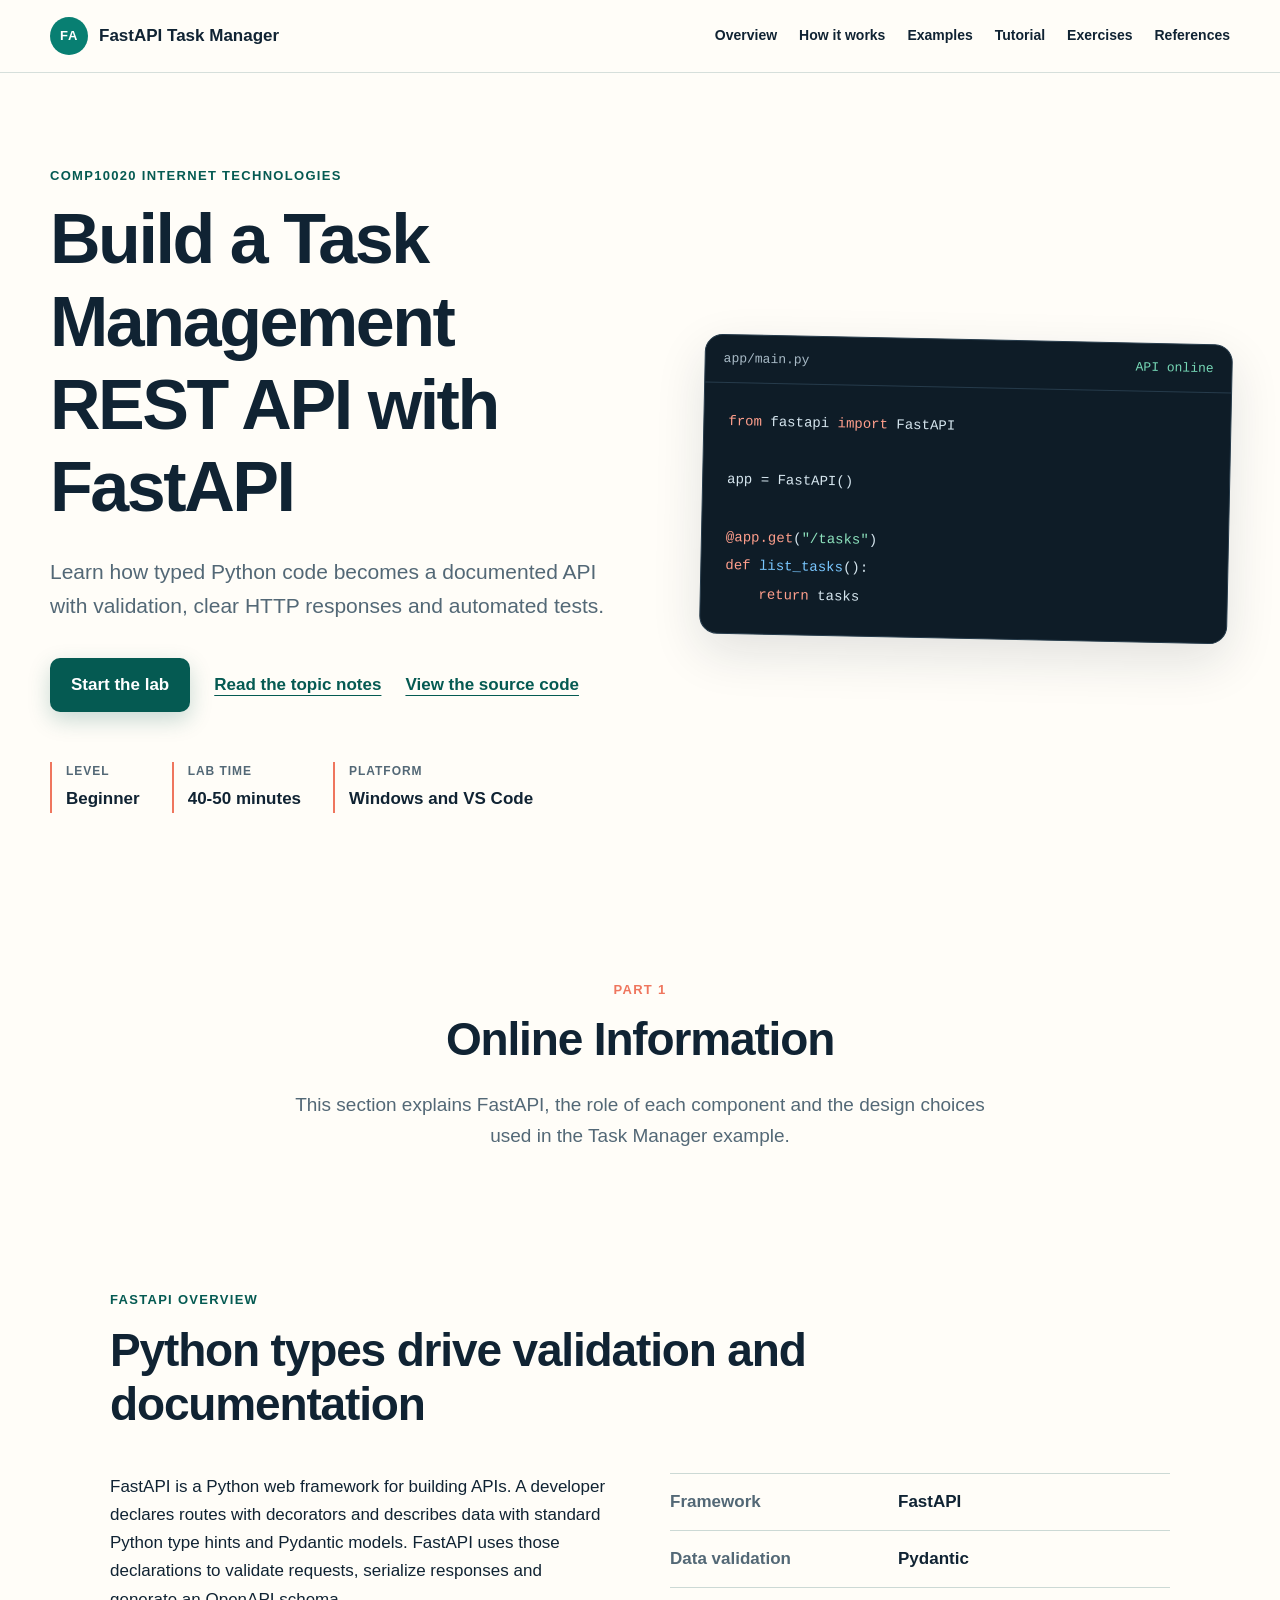
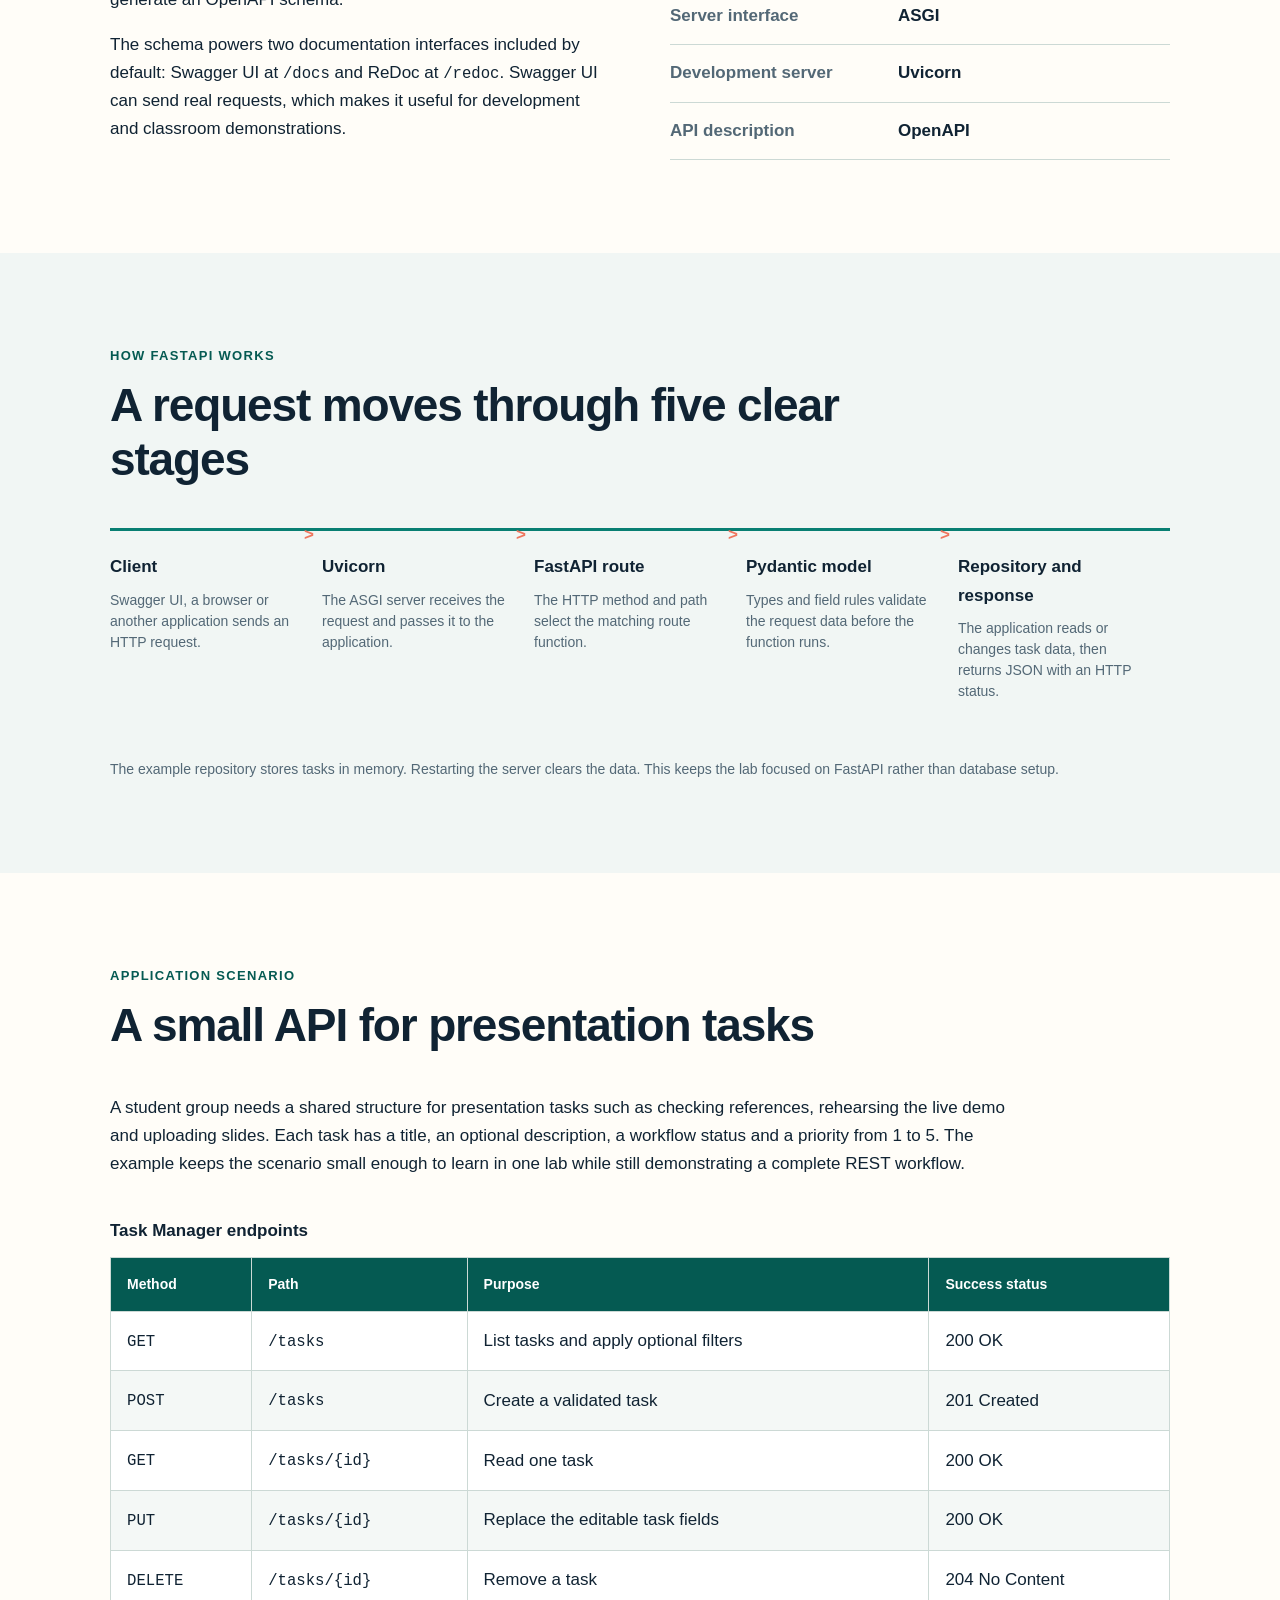
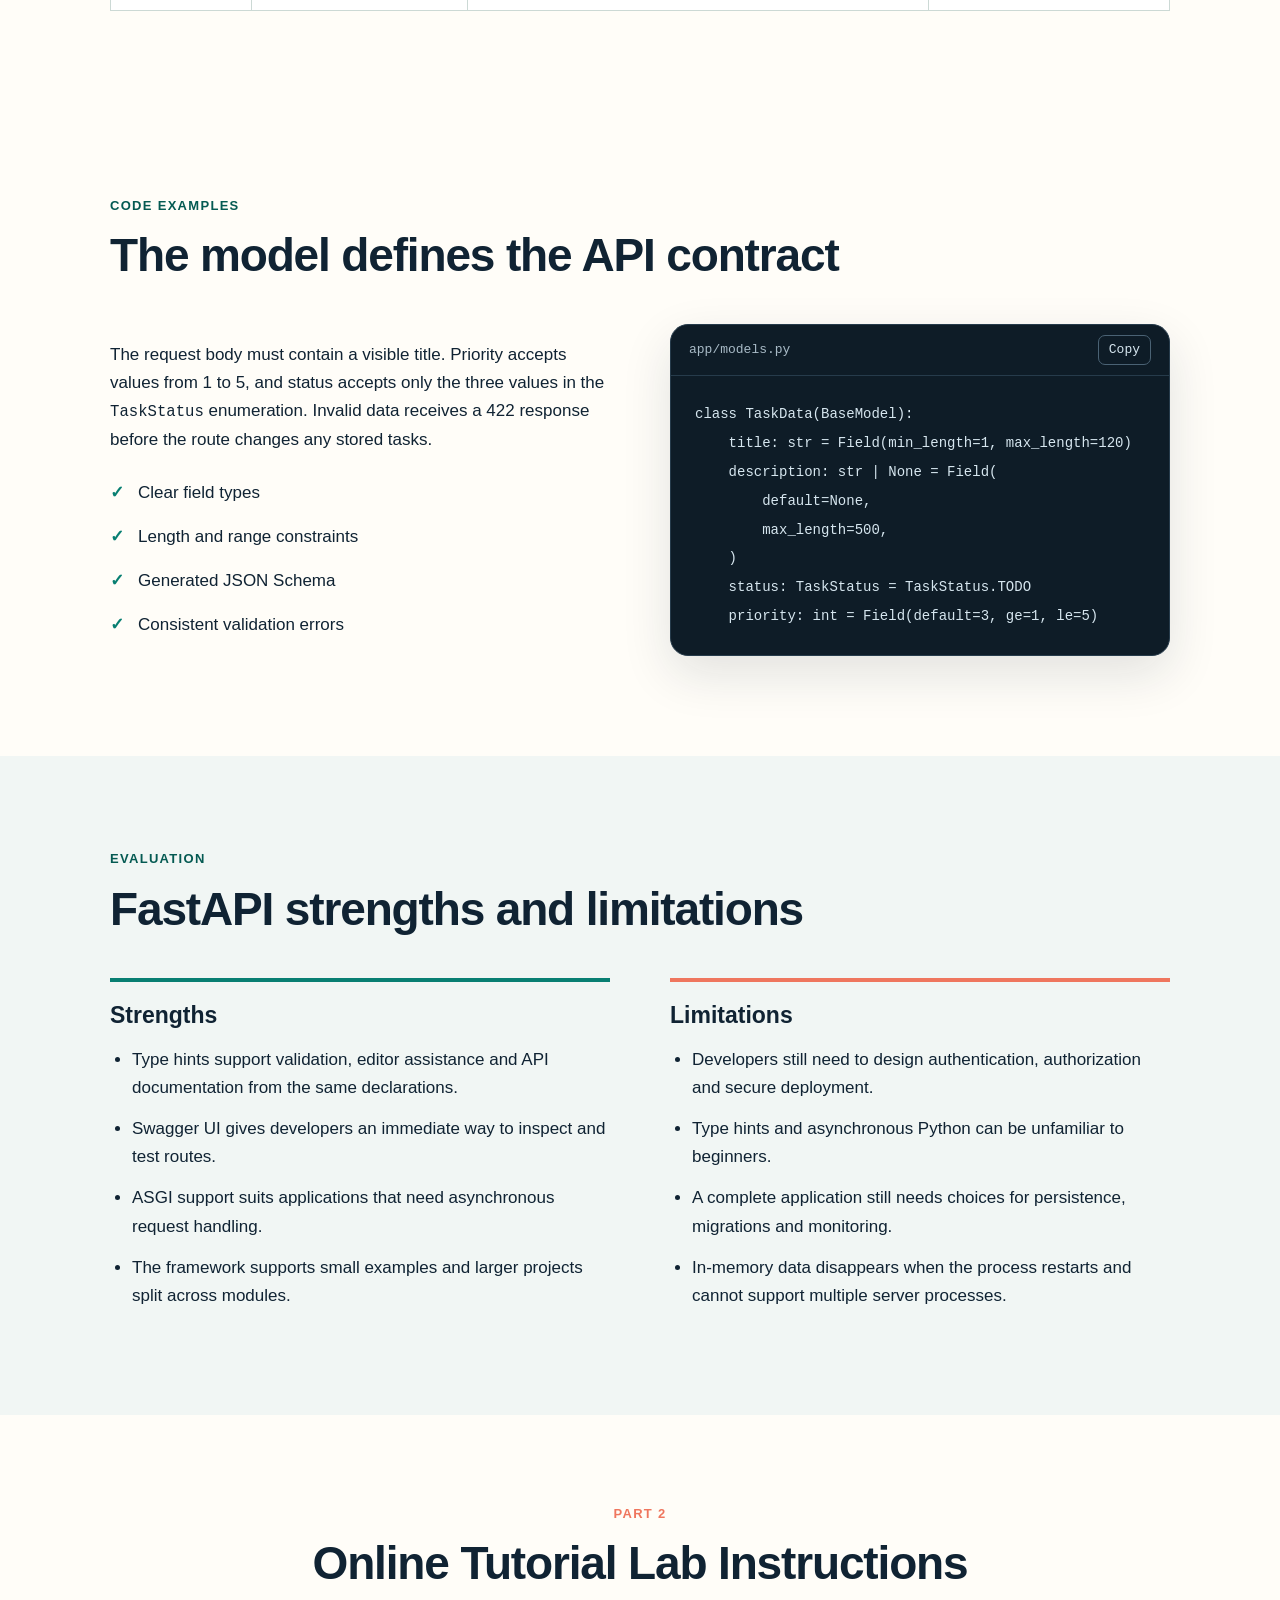
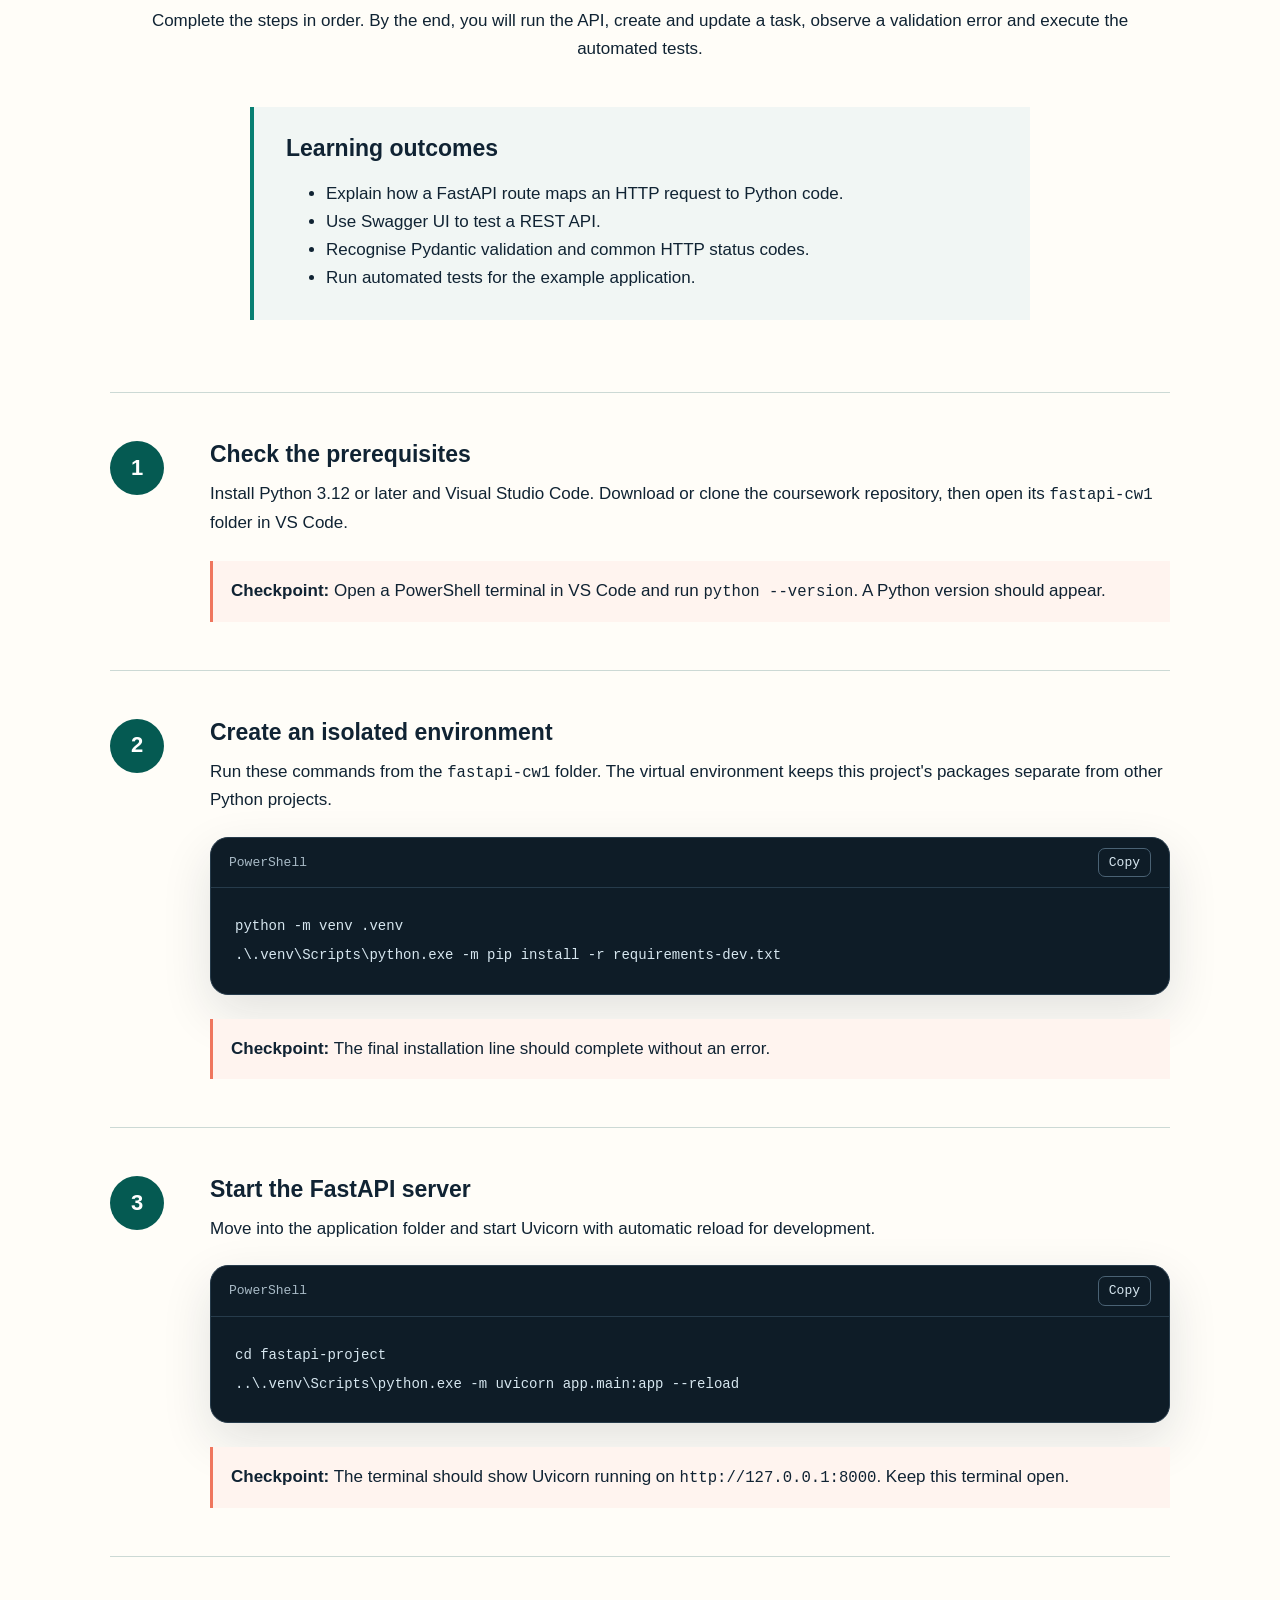
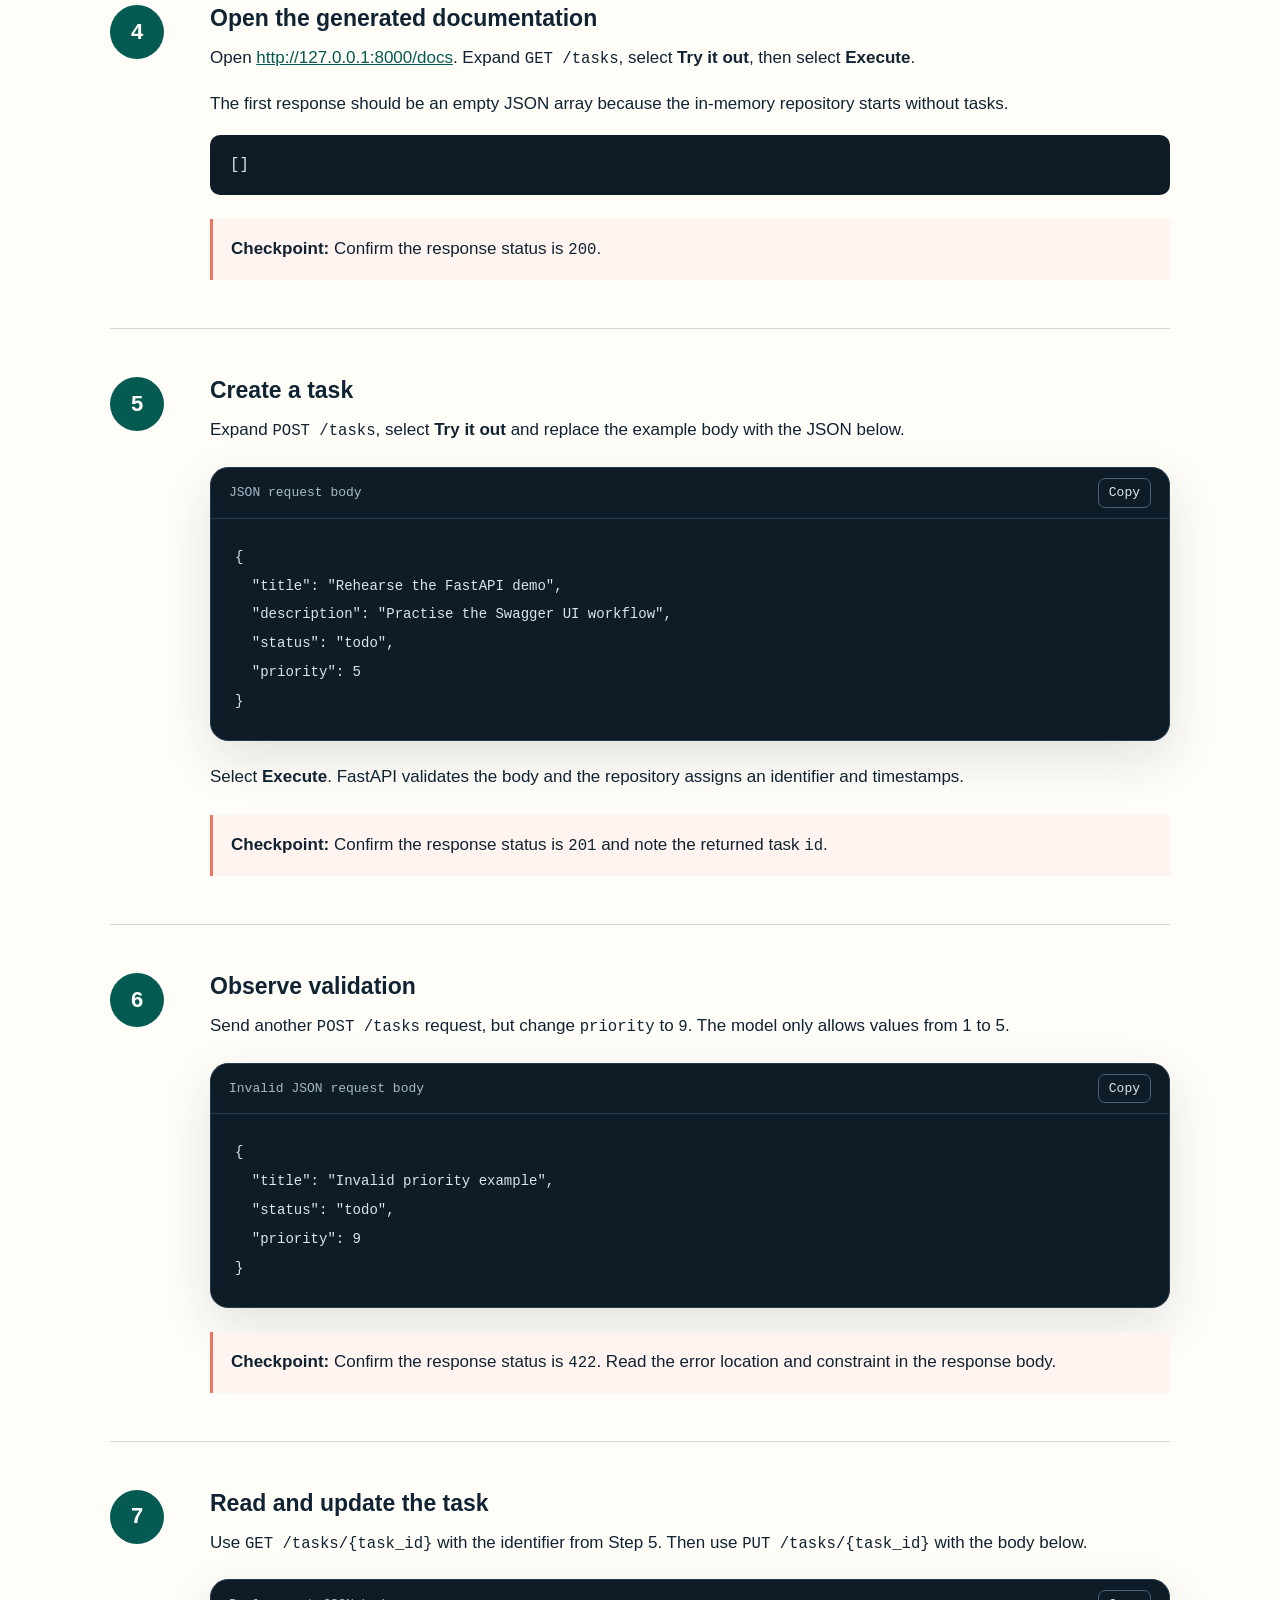
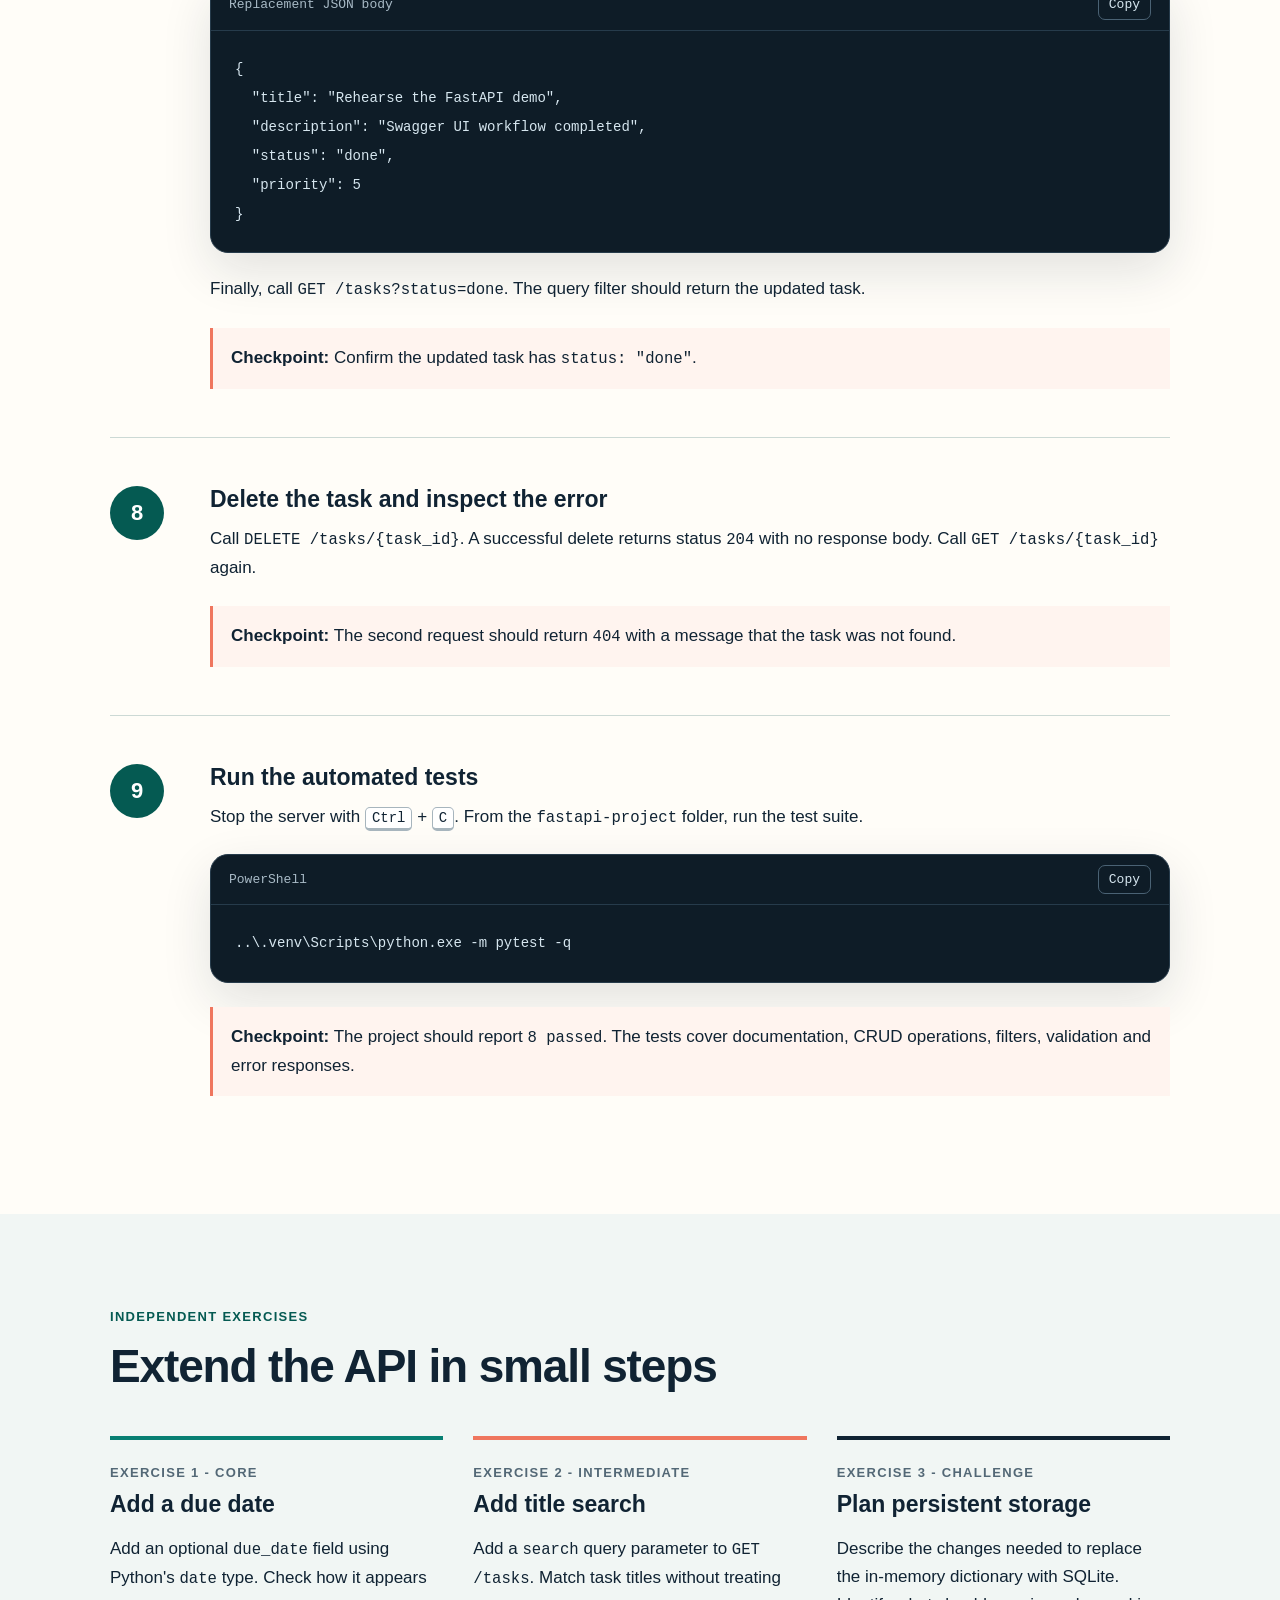
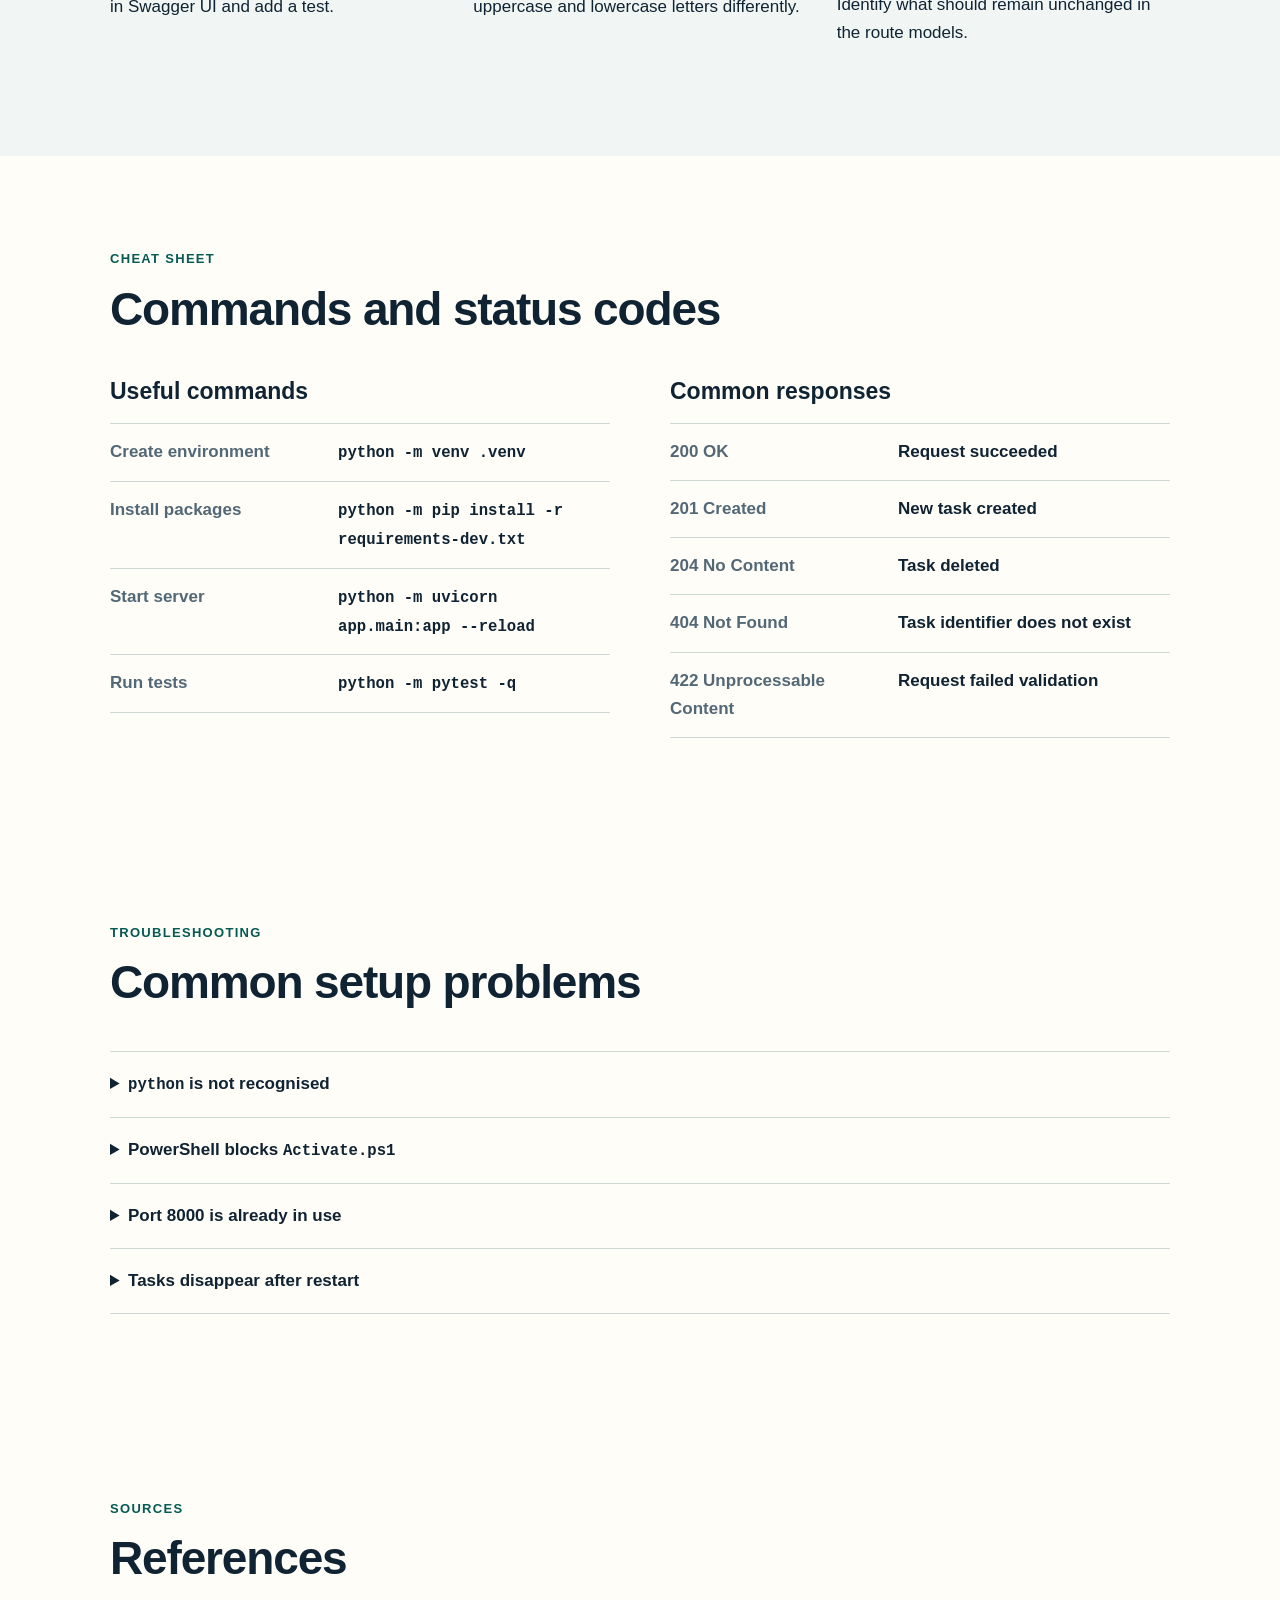
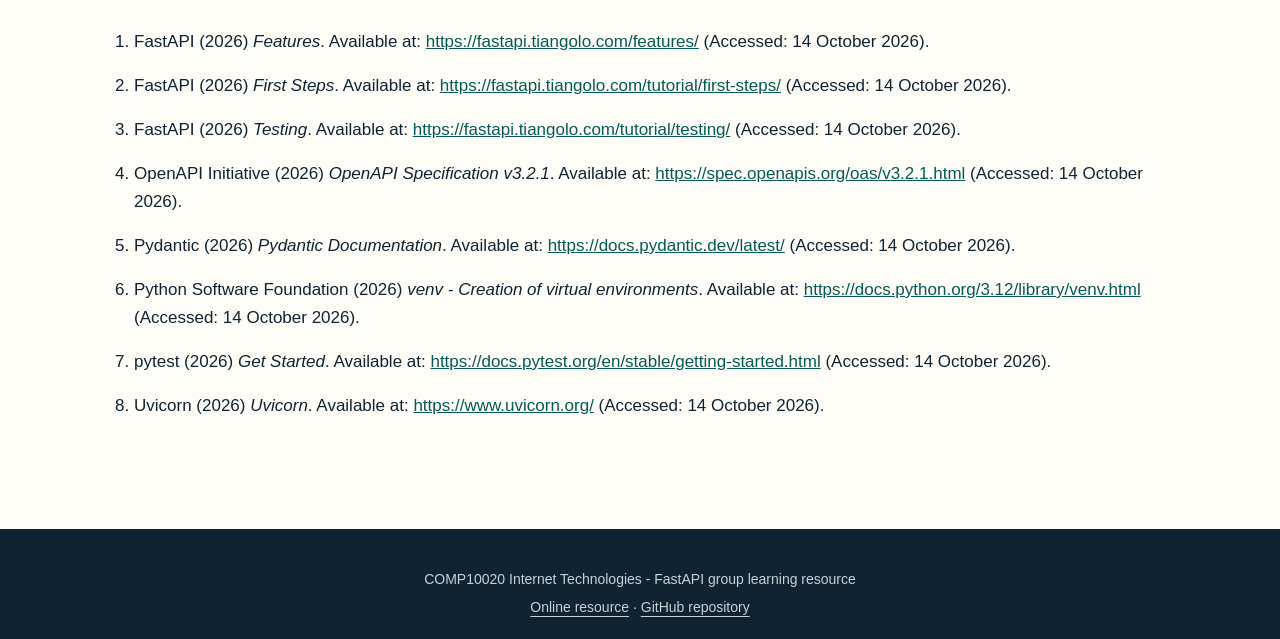
==== docs/index.html @ ca890e1a "Complete FastAPI CW1 materials" ====
<!doctype html>
<html lang="en">
<head>
  <meta charset="utf-8">
  <meta name="viewport" content="width=device-width, initial-scale=1">
  <meta name="description" content="A beginner-friendly FastAPI Task Manager learning resource for COMP10020 Internet Technologies.">
  <title>FastAPI Task Manager | COMP10020</title>
  <link rel="stylesheet" href="styles.css">
  <script src="app.js" defer></script>
</head>
<body>
  <a class="skip-link" href="#main-content">Skip to main content</a>

  <header class="site-header">
    <nav class="nav-shell" aria-label="Main navigation">
      <a class="brand" href="#top" aria-label="FastAPI Task Manager home">
        <span class="brand-mark" aria-hidden="true">FA</span>
        <span>FastAPI Task Manager</span>
      </a>
      <button class="menu-button" type="button" aria-expanded="false" aria-controls="primary-links">
        Menu
      </button>
      <div class="nav-links" id="primary-links">
        <a href="#overview">Overview</a>
        <a href="#how-it-works">How it works</a>
        <a href="#examples">Examples</a>
        <a href="#tutorial">Tutorial</a>
        <a href="#exercises">Exercises</a>
        <a href="#references">References</a>
      </div>
    </nav>
  </header>

  <main id="main-content">
    <section class="hero" id="top">
      <div class="hero-copy">
        <p class="eyebrow">COMP10020 Internet Technologies</p>
        <h1>Build a Task Management REST API with FastAPI</h1>
        <p class="hero-summary">
          Learn how typed Python code becomes a documented API with validation, clear HTTP responses and automated tests.
        </p>
        <div class="hero-actions">
          <a class="primary-button" href="#tutorial">Start the lab</a>
          <a class="text-link" href="#overview">Read the topic notes</a>
          <a class="text-link" href="https://github.com/tianjianzou123/fastapi-cw1">View the source code</a>
        </div>
        <dl class="hero-meta" aria-label="Resource summary">
          <div><dt>Level</dt><dd>Beginner</dd></div>
          <div><dt>Lab time</dt><dd>40-50 minutes</dd></div>
          <div><dt>Platform</dt><dd>Windows and VS Code</dd></div>
        </dl>
      </div>
      <div class="hero-code" aria-label="FastAPI example">
        <div class="code-window-title">
          <span>app/main.py</span>
          <span class="status-dot">API online</span>
        </div>
        <pre><code><span class="code-keyword">from</span> fastapi <span class="code-keyword">import</span> FastAPI

app = FastAPI()

<span class="code-decorator">@app.get</span>(<span class="code-string">"/tasks"</span>)
<span class="code-keyword">def</span> <span class="code-function">list_tasks</span>():
    <span class="code-keyword">return</span> tasks</code></pre>
      </div>
    </section>

    <section class="section-shell section-intro" aria-labelledby="online-information-title">
      <p class="section-label">Part 1</p>
      <h2 id="online-information-title">Online Information</h2>
      <p>
        This section explains FastAPI, the role of each component and the design choices used in the Task Manager example.
      </p>
    </section>

    <section class="section-shell content-section" id="overview">
      <div class="section-heading">
        <p class="eyebrow">FastAPI overview</p>
        <h2>Python types drive validation and documentation</h2>
      </div>
      <div class="two-column">
        <div>
          <p>
            FastAPI is a Python web framework for building APIs. A developer declares routes with decorators and describes data with standard Python type hints and Pydantic models. FastAPI uses those declarations to validate requests, serialize responses and generate an OpenAPI schema.
          </p>
          <p>
            The schema powers two documentation interfaces included by default: Swagger UI at <code>/docs</code> and ReDoc at <code>/redoc</code>. Swagger UI can send real requests, which makes it useful for development and classroom demonstrations.
          </p>
        </div>
        <dl class="fact-list">
          <div><dt>Framework</dt><dd>FastAPI</dd></div>
          <div><dt>Data validation</dt><dd>Pydantic</dd></div>
          <div><dt>Server interface</dt><dd>ASGI</dd></div>
          <div><dt>Development server</dt><dd>Uvicorn</dd></div>
          <div><dt>API description</dt><dd>OpenAPI</dd></div>
        </dl>
      </div>
    </section>

    <section class="section-shell content-section muted-section" id="how-it-works">
      <div class="section-heading">
        <p class="eyebrow">How FastAPI works</p>
        <h2>A request moves through five clear stages</h2>
      </div>
      <ol class="request-flow">
        <li><strong>Client</strong><span>Swagger UI, a browser or another application sends an HTTP request.</span></li>
        <li><strong>Uvicorn</strong><span>The ASGI server receives the request and passes it to the application.</span></li>
        <li><strong>FastAPI route</strong><span>The HTTP method and path select the matching route function.</span></li>
        <li><strong>Pydantic model</strong><span>Types and field rules validate the request data before the function runs.</span></li>
        <li><strong>Repository and response</strong><span>The application reads or changes task data, then returns JSON with an HTTP status.</span></li>
      </ol>
      <p class="small-note">
        The example repository stores tasks in memory. Restarting the server clears the data. This keeps the lab focused on FastAPI rather than database setup.
      </p>
    </section>

    <section class="section-shell content-section">
      <div class="section-heading">
        <p class="eyebrow">Application scenario</p>
        <h2>A small API for presentation tasks</h2>
      </div>
      <p class="wide-copy">
        A student group needs a shared structure for presentation tasks such as checking references, rehearsing the live demo and uploading slides. Each task has a title, an optional description, a workflow status and a priority from 1 to 5. The example keeps the scenario small enough to learn in one lab while still demonstrating a complete REST workflow.
      </p>
      <div class="table-wrap">
        <table>
          <caption>Task Manager endpoints</caption>
          <thead>
            <tr><th>Method</th><th>Path</th><th>Purpose</th><th>Success status</th></tr>
          </thead>
          <tbody>
            <tr><td><code>GET</code></td><td><code>/tasks</code></td><td>List tasks and apply optional filters</td><td>200 OK</td></tr>
            <tr><td><code>POST</code></td><td><code>/tasks</code></td><td>Create a validated task</td><td>201 Created</td></tr>
            <tr><td><code>GET</code></td><td><code>/tasks/{id}</code></td><td>Read one task</td><td>200 OK</td></tr>
            <tr><td><code>PUT</code></td><td><code>/tasks/{id}</code></td><td>Replace the editable task fields</td><td>200 OK</td></tr>
            <tr><td><code>DELETE</code></td><td><code>/tasks/{id}</code></td><td>Remove a task</td><td>204 No Content</td></tr>
          </tbody>
        </table>
      </div>
    </section>

    <section class="section-shell content-section" id="examples">
      <div class="section-heading">
        <p class="eyebrow">Code examples</p>
        <h2>The model defines the API contract</h2>
      </div>
      <div class="code-explanation">
        <div>
          <p>
            The request body must contain a visible title. Priority accepts values from 1 to 5, and status accepts only the three values in the <code>TaskStatus</code> enumeration. Invalid data receives a 422 response before the route changes any stored tasks.
          </p>
          <ul class="check-list">
            <li>Clear field types</li>
            <li>Length and range constraints</li>
            <li>Generated JSON Schema</li>
            <li>Consistent validation errors</li>
          </ul>
        </div>
        <div class="code-block">
          <div class="code-block-header"><span>app/models.py</span><button type="button" class="copy-button">Copy</button></div>
          <pre><code>class TaskData(BaseModel):
    title: str = Field(min_length=1, max_length=120)
    description: str | None = Field(
        default=None,
        max_length=500,
    )
    status: TaskStatus = TaskStatus.TODO
    priority: int = Field(default=3, ge=1, le=5)</code></pre>
        </div>
      </div>
    </section>

    <section class="section-shell content-section muted-section" id="pros-cons">
      <div class="section-heading">
        <p class="eyebrow">Evaluation</p>
        <h2>FastAPI strengths and limitations</h2>
      </div>
      <div class="comparison">
        <div>
          <h3>Strengths</h3>
          <ul>
            <li>Type hints support validation, editor assistance and API documentation from the same declarations.</li>
            <li>Swagger UI gives developers an immediate way to inspect and test routes.</li>
            <li>ASGI support suits applications that need asynchronous request handling.</li>
            <li>The framework supports small examples and larger projects split across modules.</li>
          </ul>
        </div>
        <div>
          <h3>Limitations</h3>
          <ul>
            <li>Developers still need to design authentication, authorization and secure deployment.</li>
            <li>Type hints and asynchronous Python can be unfamiliar to beginners.</li>
            <li>A complete application still needs choices for persistence, migrations and monitoring.</li>
            <li>In-memory data disappears when the process restarts and cannot support multiple server processes.</li>
          </ul>
        </div>
      </div>
    </section>

    <section class="section-shell section-intro tutorial-intro" id="tutorial">
      <p class="section-label">Part 2</p>
      <h2>Online Tutorial Lab Instructions</h2>
      <p>
        Complete the steps in order. By the end, you will run the API, create and update a task, observe a validation error and execute the automated tests.
      </p>
      <div class="outcomes">
        <h3>Learning outcomes</h3>
        <ul>
          <li>Explain how a FastAPI route maps an HTTP request to Python code.</li>
          <li>Use Swagger UI to test a REST API.</li>
          <li>Recognise Pydantic validation and common HTTP status codes.</li>
          <li>Run automated tests for the example application.</li>
        </ul>
      </div>
    </section>

    <section class="section-shell tutorial-steps" aria-label="Tutorial steps">
      <article class="tutorial-step" id="step-1">
        <div class="step-number">1</div>
        <div class="step-content">
          <h3>Check the prerequisites</h3>
          <p>Install Python 3.12 or later and Visual Studio Code. Download or clone the coursework repository, then open its <code>fastapi-cw1</code> folder in VS Code.</p>
          <div class="checkpoint"><strong>Checkpoint:</strong> Open a PowerShell terminal in VS Code and run <code>python --version</code>. A Python version should appear.</div>
        </div>
      </article>

      <article class="tutorial-step" id="step-2">
        <div class="step-number">2</div>
        <div class="step-content">
          <h3>Create an isolated environment</h3>
          <p>Run these commands from the <code>fastapi-cw1</code> folder. The virtual environment keeps this project's packages separate from other Python projects.</p>
          <div class="code-block">
            <div class="code-block-header"><span>PowerShell</span><button type="button" class="copy-button">Copy</button></div>
            <pre><code>python -m venv .venv
.\.venv\Scripts\python.exe -m pip install -r requirements-dev.txt</code></pre>
          </div>
          <div class="checkpoint"><strong>Checkpoint:</strong> The final installation line should complete without an error.</div>
        </div>
      </article>

      <article class="tutorial-step" id="step-3">
        <div class="step-number">3</div>
        <div class="step-content">
          <h3>Start the FastAPI server</h3>
          <p>Move into the application folder and start Uvicorn with automatic reload for development.</p>
          <div class="code-block">
            <div class="code-block-header"><span>PowerShell</span><button type="button" class="copy-button">Copy</button></div>
            <pre><code>cd fastapi-project
..\.venv\Scripts\python.exe -m uvicorn app.main:app --reload</code></pre>
          </div>
          <div class="checkpoint"><strong>Checkpoint:</strong> The terminal should show Uvicorn running on <code>http://127.0.0.1:8000</code>. Keep this terminal open.</div>
        </div>
      </article>

      <article class="tutorial-step" id="step-4">
        <div class="step-number">4</div>
        <div class="step-content">
          <h3>Open the generated documentation</h3>
          <p>Open <a href="http://127.0.0.1:8000/docs">http://127.0.0.1:8000/docs</a>. Expand <code>GET /tasks</code>, select <strong>Try it out</strong>, then select <strong>Execute</strong>.</p>
          <p>The first response should be an empty JSON array because the in-memory repository starts without tasks.</p>
          <pre class="response-example"><code>[]</code></pre>
          <div class="checkpoint"><strong>Checkpoint:</strong> Confirm the response status is <code>200</code>.</div>
        </div>
      </article>

      <article class="tutorial-step" id="step-5">
        <div class="step-number">5</div>
        <div class="step-content">
          <h3>Create a task</h3>
          <p>Expand <code>POST /tasks</code>, select <strong>Try it out</strong> and replace the example body with the JSON below.</p>
          <div class="code-block">
            <div class="code-block-header"><span>JSON request body</span><button type="button" class="copy-button">Copy</button></div>
            <pre><code>{
  "title": "Rehearse the FastAPI demo",
  "description": "Practise the Swagger UI workflow",
  "status": "todo",
  "priority": 5
}</code></pre>
          </div>
          <p>Select <strong>Execute</strong>. FastAPI validates the body and the repository assigns an identifier and timestamps.</p>
          <div class="checkpoint"><strong>Checkpoint:</strong> Confirm the response status is <code>201</code> and note the returned task <code>id</code>.</div>
        </div>
      </article>

      <article class="tutorial-step" id="step-6">
        <div class="step-number">6</div>
        <div class="step-content">
          <h3>Observe validation</h3>
          <p>Send another <code>POST /tasks</code> request, but change <code>priority</code> to <code>9</code>. The model only allows values from 1 to 5.</p>
          <div class="code-block">
            <div class="code-block-header"><span>Invalid JSON request body</span><button type="button" class="copy-button">Copy</button></div>
            <pre><code>{
  "title": "Invalid priority example",
  "status": "todo",
  "priority": 9
}</code></pre>
          </div>
          <div class="checkpoint"><strong>Checkpoint:</strong> Confirm the response status is <code>422</code>. Read the error location and constraint in the response body.</div>
        </div>
      </article>

      <article class="tutorial-step" id="step-7">
        <div class="step-number">7</div>
        <div class="step-content">
          <h3>Read and update the task</h3>
          <p>Use <code>GET /tasks/{task_id}</code> with the identifier from Step 5. Then use <code>PUT /tasks/{task_id}</code> with the body below.</p>
          <div class="code-block">
            <div class="code-block-header"><span>Replacement JSON body</span><button type="button" class="copy-button">Copy</button></div>
            <pre><code>{
  "title": "Rehearse the FastAPI demo",
  "description": "Swagger UI workflow completed",
  "status": "done",
  "priority": 5
}</code></pre>
          </div>
          <p>Finally, call <code>GET /tasks?status=done</code>. The query filter should return the updated task.</p>
          <div class="checkpoint"><strong>Checkpoint:</strong> Confirm the updated task has <code>status: "done"</code>.</div>
        </div>
      </article>

      <article class="tutorial-step" id="step-8">
        <div class="step-number">8</div>
        <div class="step-content">
          <h3>Delete the task and inspect the error</h3>
          <p>Call <code>DELETE /tasks/{task_id}</code>. A successful delete returns status <code>204</code> with no response body. Call <code>GET /tasks/{task_id}</code> again.</p>
          <div class="checkpoint"><strong>Checkpoint:</strong> The second request should return <code>404</code> with a message that the task was not found.</div>
        </div>
      </article>

      <article class="tutorial-step" id="step-9">
        <div class="step-number">9</div>
        <div class="step-content">
          <h3>Run the automated tests</h3>
          <p>Stop the server with <kbd>Ctrl</kbd> + <kbd>C</kbd>. From the <code>fastapi-project</code> folder, run the test suite.</p>
          <div class="code-block">
            <div class="code-block-header"><span>PowerShell</span><button type="button" class="copy-button">Copy</button></div>
            <pre><code>..\.venv\Scripts\python.exe -m pytest -q</code></pre>
          </div>
          <div class="checkpoint"><strong>Checkpoint:</strong> The project should report <code>8 passed</code>. The tests cover documentation, CRUD operations, filters, validation and error responses.</div>
        </div>
      </article>
    </section>

    <section class="section-shell content-section muted-section" id="exercises">
      <div class="section-heading">
        <p class="eyebrow">Independent exercises</p>
        <h2>Extend the API in small steps</h2>
      </div>
      <div class="exercise-list">
        <article>
          <p class="exercise-level">Exercise 1 - Core</p>
          <h3>Add a due date</h3>
          <p>Add an optional <code>due_date</code> field using Python's <code>date</code> type. Check how it appears in Swagger UI and add a test.</p>
        </article>
        <article>
          <p class="exercise-level">Exercise 2 - Intermediate</p>
          <h3>Add title search</h3>
          <p>Add a <code>search</code> query parameter to <code>GET /tasks</code>. Match task titles without treating uppercase and lowercase letters differently.</p>
        </article>
        <article>
          <p class="exercise-level">Exercise 3 - Challenge</p>
          <h3>Plan persistent storage</h3>
          <p>Describe the changes needed to replace the in-memory dictionary with SQLite. Identify what should remain unchanged in the route models.</p>
        </article>
      </div>
    </section>

    <section class="section-shell content-section" id="cheat-sheet">
      <div class="section-heading">
        <p class="eyebrow">Cheat sheet</p>
        <h2>Commands and status codes</h2>
      </div>
      <div class="cheat-grid">
        <div>
          <h3>Useful commands</h3>
          <dl>
            <div><dt>Create environment</dt><dd><code>python -m venv .venv</code></dd></div>
            <div><dt>Install packages</dt><dd><code>python -m pip install -r requirements-dev.txt</code></dd></div>
            <div><dt>Start server</dt><dd><code>python -m uvicorn app.main:app --reload</code></dd></div>
            <div><dt>Run tests</dt><dd><code>python -m pytest -q</code></dd></div>
          </dl>
        </div>
        <div>
          <h3>Common responses</h3>
          <dl>
            <div><dt>200 OK</dt><dd>Request succeeded</dd></div>
            <div><dt>201 Created</dt><dd>New task created</dd></div>
            <div><dt>204 No Content</dt><dd>Task deleted</dd></div>
            <div><dt>404 Not Found</dt><dd>Task identifier does not exist</dd></div>
            <div><dt>422 Unprocessable Content</dt><dd>Request failed validation</dd></div>
          </dl>
        </div>
      </div>
    </section>

    <section class="section-shell content-section troubleshooting">
      <div class="section-heading">
        <p class="eyebrow">Troubleshooting</p>
        <h2>Common setup problems</h2>
      </div>
      <details>
        <summary><code>python</code> is not recognised</summary>
        <p>Install Python and select the option that adds Python to PATH. Restart VS Code after installation.</p>
      </details>
      <details>
        <summary>PowerShell blocks <code>Activate.ps1</code></summary>
        <p>The tutorial commands call the virtual environment's Python executable directly, so activation is not required.</p>
      </details>
      <details>
        <summary>Port 8000 is already in use</summary>
        <p>Stop the other process or start Uvicorn with <code>--port 8001</code>, then open <code>http://127.0.0.1:8001/docs</code>.</p>
      </details>
      <details>
        <summary>Tasks disappear after restart</summary>
        <p>This is expected. The teaching project uses memory storage. Persistent data would require a database such as SQLite.</p>
      </details>
    </section>

    <section class="section-shell content-section references" id="references">
      <div class="section-heading">
        <p class="eyebrow">Sources</p>
        <h2>References</h2>
      </div>
      <ol>
        <li>FastAPI (2026) <em>Features</em>. Available at: <a href="https://fastapi.tiangolo.com/features/">https://fastapi.tiangolo.com/features/</a> (Accessed: 14 October 2026).</li>
        <li>FastAPI (2026) <em>First Steps</em>. Available at: <a href="https://fastapi.tiangolo.com/tutorial/first-steps/">https://fastapi.tiangolo.com/tutorial/first-steps/</a> (Accessed: 14 October 2026).</li>
        <li>FastAPI (2026) <em>Testing</em>. Available at: <a href="https://fastapi.tiangolo.com/tutorial/testing/">https://fastapi.tiangolo.com/tutorial/testing/</a> (Accessed: 14 October 2026).</li>
        <li>OpenAPI Initiative (2026) <em>OpenAPI Specification v3.2.1</em>. Available at: <a href="https://spec.openapis.org/oas/v3.2.1.html">https://spec.openapis.org/oas/v3.2.1.html</a> (Accessed: 14 October 2026).</li>
        <li>Pydantic (2026) <em>Pydantic Documentation</em>. Available at: <a href="https://docs.pydantic.dev/latest/">https://docs.pydantic.dev/latest/</a> (Accessed: 14 October 2026).</li>
        <li>Python Software Foundation (2026) <em>venv - Creation of virtual environments</em>. Available at: <a href="https://docs.python.org/3.12/library/venv.html">https://docs.python.org/3.12/library/venv.html</a> (Accessed: 14 October 2026).</li>
        <li>pytest (2026) <em>Get Started</em>. Available at: <a href="https://docs.pytest.org/en/stable/getting-started.html">https://docs.pytest.org/en/stable/getting-started.html</a> (Accessed: 14 October 2026).</li>
        <li>Uvicorn (2026) <em>Uvicorn</em>. Available at: <a href="https://www.uvicorn.org/">https://www.uvicorn.org/</a> (Accessed: 14 October 2026).</li>
      </ol>
    </section>
  </main>

  <footer class="site-footer">
    <p>COMP10020 Internet Technologies - FastAPI group learning resource</p>
    <p><a href="https://tianjianzou123.github.io/fastapi-cw1/">Online resource</a> · <a href="https://github.com/tianjianzou123/fastapi-cw1">GitHub repository</a></p>
  </footer>
</body>
</html>
---- docs/styles.css ----
:root {
  --ink: #102333;
  --muted: #536876;
  --paper: #fffdf8;
  --surface: #f1f6f4;
  --line: #ccd9d5;
  --teal: #087f72;
  --teal-dark: #055a52;
  --coral: #ef765e;
  --code: #0e1c27;
  --white: #ffffff;
  --shadow: 0 18px 50px rgba(16, 35, 51, 0.12);
  --radius: 18px;
}

* { box-sizing: border-box; }

html {
  scroll-behavior: smooth;
  scroll-padding-top: 92px;
}

body {
  margin: 0;
  overflow-x: hidden;
  color: var(--ink);
  background: var(--paper);
  font-family: Inter, Aptos, "Segoe UI", Arial, sans-serif;
  font-size: 17px;
  line-height: 1.65;
}

a { color: var(--teal-dark); }
a:hover { color: var(--teal); }
code, pre, kbd { font-family: "Cascadia Code", Consolas, monospace; }
code { font-size: 0.92em; }

.skip-link {
  position: fixed;
  top: 10px;
  left: 10px;
  z-index: 100;
  padding: 10px 14px;
  color: var(--white);
  background: var(--ink);
  transform: translateY(-160%);
}
.skip-link:focus { transform: translateY(0); }

.site-header {
  position: sticky;
  top: 0;
  z-index: 20;
  border-bottom: 1px solid rgba(204, 217, 213, 0.8);
  background: rgba(255, 253, 248, 0.94);
  backdrop-filter: blur(14px);
}

.nav-shell {
  width: min(1180px, calc(100% - 40px));
  min-height: 72px;
  margin: 0 auto;
  display: flex;
  align-items: center;
  justify-content: space-between;
  gap: 28px;
}

.brand {
  display: flex;
  align-items: center;
  gap: 11px;
  color: var(--ink);
  font-weight: 750;
  text-decoration: none;
}

.brand-mark {
  display: grid;
  width: 38px;
  height: 38px;
  place-items: center;
  border-radius: 50%;
  color: var(--white);
  background: var(--teal);
  font-size: 13px;
  letter-spacing: 0.05em;
}

.nav-links { display: flex; align-items: center; gap: 22px; }
.nav-links a { color: var(--ink); font-size: 14px; font-weight: 650; text-decoration: none; }
.nav-links a:hover { color: var(--teal); }
.menu-button { display: none; }

.hero {
  width: min(1180px, calc(100% - 40px));
  min-height: 690px;
  margin: 0 auto;
  padding: 92px 0 78px;
  display: grid;
  grid-template-columns: minmax(0, 1fr) minmax(420px, 0.92fr);
  align-items: center;
  gap: 78px;
}

.eyebrow, .section-label, .exercise-level {
  margin: 0 0 12px;
  color: var(--teal-dark);
  font-size: 13px;
  font-weight: 800;
  letter-spacing: 0.1em;
  text-transform: uppercase;
}

h1, h2, h3 { line-height: 1.18; }
h1 { max-width: 720px; margin: 0; font-size: clamp(44px, 5.5vw, 70px); letter-spacing: -0.035em; }
h2 { margin: 0; font-size: clamp(32px, 4vw, 46px); letter-spacing: -0.025em; }
h3 { margin: 0 0 12px; font-size: 23px; }

.hero-summary { max-width: 670px; margin: 26px 0 0; color: var(--muted); font-size: 21px; }
.hero-actions { margin-top: 34px; display: flex; align-items: center; gap: 24px; flex-wrap: wrap; }
.primary-button {
  display: inline-block;
  padding: 13px 21px;
  border-radius: 10px;
  color: var(--white);
  background: var(--teal-dark);
  font-weight: 750;
  text-decoration: none;
  box-shadow: 0 8px 22px rgba(5, 90, 82, 0.22);
}
.primary-button:hover { color: var(--white); background: var(--teal); }
.text-link { font-weight: 750; text-underline-offset: 5px; }

.hero-meta { margin: 50px 0 0; display: flex; gap: 32px; flex-wrap: wrap; }
.hero-meta div { padding-left: 14px; border-left: 2px solid var(--coral); }
.hero-meta dt { color: var(--muted); font-size: 12px; font-weight: 800; letter-spacing: 0.08em; text-transform: uppercase; }
.hero-meta dd { margin: 3px 0 0; font-weight: 750; }

.hero-code, .code-block {
  min-width: 0;
  overflow: hidden;
  border: 1px solid #263b4b;
  border-radius: var(--radius);
  color: #d6e6ef;
  background: var(--code);
  box-shadow: var(--shadow);
}
.hero-code { transform: rotate(1.2deg); }
.code-window-title, .code-block-header {
  min-height: 48px;
  padding: 10px 18px;
  display: flex;
  align-items: center;
  justify-content: space-between;
  gap: 16px;
  border-bottom: 1px solid #263b4b;
  color: #a8bac6;
  font: 13px/1.2 "Cascadia Code", Consolas, monospace;
}
.status-dot { color: #76d8b6; }
.hero-code pre, .code-block pre { margin: 0; padding: 24px; overflow-x: auto; line-height: 1.7; }
.hero-code code, .code-block code { color: inherit; font-size: 14px; }
.code-keyword, .code-decorator { color: #ff9f8c; }
.code-string { color: #8de2bd; }
.code-function { color: #79c7ff; }

.section-shell { width: min(1060px, calc(100% - 40px)); margin: 0 auto; }
.section-intro { padding: 88px 0 46px; text-align: center; }
.section-intro > p:last-child { max-width: 720px; margin: 22px auto 0; color: var(--muted); font-size: 19px; }
.section-label { color: var(--coral); }
.content-section { padding: 92px 0; }
.section-heading { max-width: 780px; margin-bottom: 42px; }
.two-column, .code-explanation, .comparison, .cheat-grid {
  display: grid;
  grid-template-columns: repeat(2, minmax(0, 1fr));
  gap: 60px;
  align-items: start;
}
.two-column p:first-child { margin-top: 0; }
.fact-list, .cheat-grid dl { margin: 0; }
.fact-list div, .cheat-grid dl div {
  padding: 14px 0;
  display: grid;
  grid-template-columns: 42% 1fr;
  gap: 18px;
  border-bottom: 1px solid var(--line);
}
.fact-list div:first-child, .cheat-grid dl div:first-child { border-top: 1px solid var(--line); }
.fact-list dt, .cheat-grid dt { color: var(--muted); font-weight: 650; }
.fact-list dd, .cheat-grid dd { margin: 0; font-weight: 750; }

.muted-section {
  position: relative;
}
.muted-section::before {
  position: absolute;
  inset: 0 calc(50% - 50vw);
  z-index: -1;
  content: "";
  background: var(--surface);
}

.request-flow { margin: 0; padding: 0; display: grid; grid-template-columns: repeat(5, 1fr); list-style: none; }
.request-flow li { position: relative; padding: 22px 22px 22px 0; border-top: 3px solid var(--teal); }
.request-flow li:not(:last-child)::after { position: absolute; top: -10px; right: 8px; content: ">"; color: var(--coral); font-weight: 900; }
.request-flow strong { display: block; margin-bottom: 8px; }
.request-flow span { display: block; color: var(--muted); font-size: 14px; line-height: 1.5; }
.small-note { margin: 34px 0 0; color: var(--muted); font-size: 14px; }
.wide-copy { max-width: 900px; }

.table-wrap { margin-top: 38px; overflow-x: auto; }
table { width: 100%; border-collapse: collapse; background: var(--white); }
caption { margin-bottom: 12px; text-align: left; font-weight: 800; }
th, td { padding: 15px 16px; border: 1px solid var(--line); text-align: left; vertical-align: middle; }
th { color: var(--white); background: var(--teal-dark); font-size: 14px; }
tbody tr:nth-child(even) { background: #f4f8f6; }

.check-list { padding: 0; list-style: none; }
.check-list li { position: relative; padding: 8px 0 8px 28px; }
.check-list li::before { position: absolute; left: 0; content: "✓"; color: var(--teal); font-weight: 900; }
.copy-button {
  padding: 6px 10px;
  border: 1px solid #4a6274;
  border-radius: 7px;
  color: #d6e6ef;
  background: transparent;
  font: inherit;
  cursor: pointer;
}
.copy-button:hover, .copy-button:focus { border-color: #8de2bd; color: #8de2bd; }

.comparison > div { padding-top: 20px; border-top: 4px solid var(--teal); }
.comparison > div:last-child { border-top-color: var(--coral); }
.comparison ul { margin-bottom: 0; padding-left: 22px; }
.comparison li { margin-bottom: 13px; }

.tutorial-intro { padding-bottom: 72px; }
.outcomes { max-width: 780px; margin: 44px auto 0; padding: 28px 32px; border-left: 4px solid var(--teal); background: var(--surface); text-align: left; }
.outcomes ul { margin-bottom: 0; }

.tutorial-steps { padding-bottom: 70px; }
.tutorial-step { padding: 48px 0; display: grid; grid-template-columns: 70px minmax(0, 1fr); gap: 30px; border-top: 1px solid var(--line); }
.step-content { min-width: 0; }
.step-number { display: grid; width: 54px; height: 54px; place-items: center; border-radius: 50%; color: var(--white); background: var(--teal-dark); font-size: 22px; font-weight: 850; }
.step-content > p:first-of-type { margin-top: 0; }
.step-content .code-block { margin: 22px 0; }
.checkpoint { margin-top: 24px; padding: 16px 18px; border-left: 3px solid var(--coral); background: #fff4ef; }
.response-example { padding: 16px 20px; border-radius: 10px; color: #d6e6ef; background: var(--code); }
kbd { padding: 2px 6px; border: 1px solid #a7b5bd; border-bottom-width: 3px; border-radius: 5px; background: var(--white); font-size: 0.82em; }

.exercise-list { display: grid; grid-template-columns: repeat(3, 1fr); gap: 30px; }
.exercise-list article { padding-top: 22px; border-top: 4px solid var(--teal); }
.exercise-list article:nth-child(2) { border-top-color: var(--coral); }
.exercise-list article:nth-child(3) { border-top-color: var(--ink); }
.exercise-level { margin-bottom: 8px; color: var(--muted); }

.cheat-grid h3 { margin-bottom: 18px; }
.cheat-grid dd { overflow-wrap: anywhere; }
.troubleshooting details { padding: 18px 0; border-top: 1px solid var(--line); }
.troubleshooting details:last-child { border-bottom: 1px solid var(--line); }
.troubleshooting summary { cursor: pointer; font-weight: 750; }
.troubleshooting details p { margin-bottom: 0; color: var(--muted); }
.references ol { padding-left: 24px; }
.references li { margin-bottom: 16px; overflow-wrap: anywhere; }

.site-footer {
  padding: 34px 20px;
  color: #c6d2da;
  background: var(--ink);
  text-align: center;
  font-size: 14px;
}
.site-footer p { margin: 5px 0; }
.site-footer a { color: var(--mint); text-underline-offset: 4px; }
.site-footer a:hover { color: var(--white); }

@media (max-width: 900px) {
  .hero { grid-template-columns: 1fr; gap: 48px; padding-top: 70px; }
  .hero-code { max-width: 680px; transform: none; }
  .request-flow { grid-template-columns: 1fr; }
  .request-flow li { padding: 18px 0; }
  .request-flow li:not(:last-child)::after { display: none; }
  .exercise-list { grid-template-columns: 1fr; }
  .nav-links {
    position: absolute;
    top: 71px;
    right: 20px;
    left: 20px;
    padding: 18px;
    display: none;
    align-items: stretch;
    flex-direction: column;
    border: 1px solid var(--line);
    border-radius: 12px;
    background: var(--paper);
    box-shadow: var(--shadow);
  }
  .nav-links.open { display: flex; }
  .menu-button { display: block; padding: 8px 12px; border: 1px solid var(--line); border-radius: 8px; background: transparent; font-weight: 750; }
}

@media (max-width: 680px) {
  body { font-size: 16px; }
  .hero, .section-shell, .nav-shell { width: min(100% - 28px, 1180px); }
  .hero { min-height: auto; padding: 56px 0; }
  h1 { font-size: 43px; }
  .two-column, .code-explanation, .comparison, .cheat-grid { grid-template-columns: 1fr; gap: 34px; }
  .tutorial-step { grid-template-columns: 1fr; gap: 18px; }
  .content-section { padding: 70px 0; }
  .hero-meta { gap: 20px; }
  .hero-code pre, .code-block pre { padding: 18px; }
}

@media print {
  .site-header, .hero-actions, .copy-button { display: none !important; }
  body { color: #000; background: #fff; font-size: 11pt; }
  .hero { min-height: auto; padding: 25mm 0 15mm; grid-template-columns: 1fr; }
  .hero-code { box-shadow: none; transform: none; }
  .content-section, .section-intro { padding: 14mm 0; }
  .muted-section::before { display: none; }
  .tutorial-step { break-inside: avoid; }
  a { color: #000; }
}
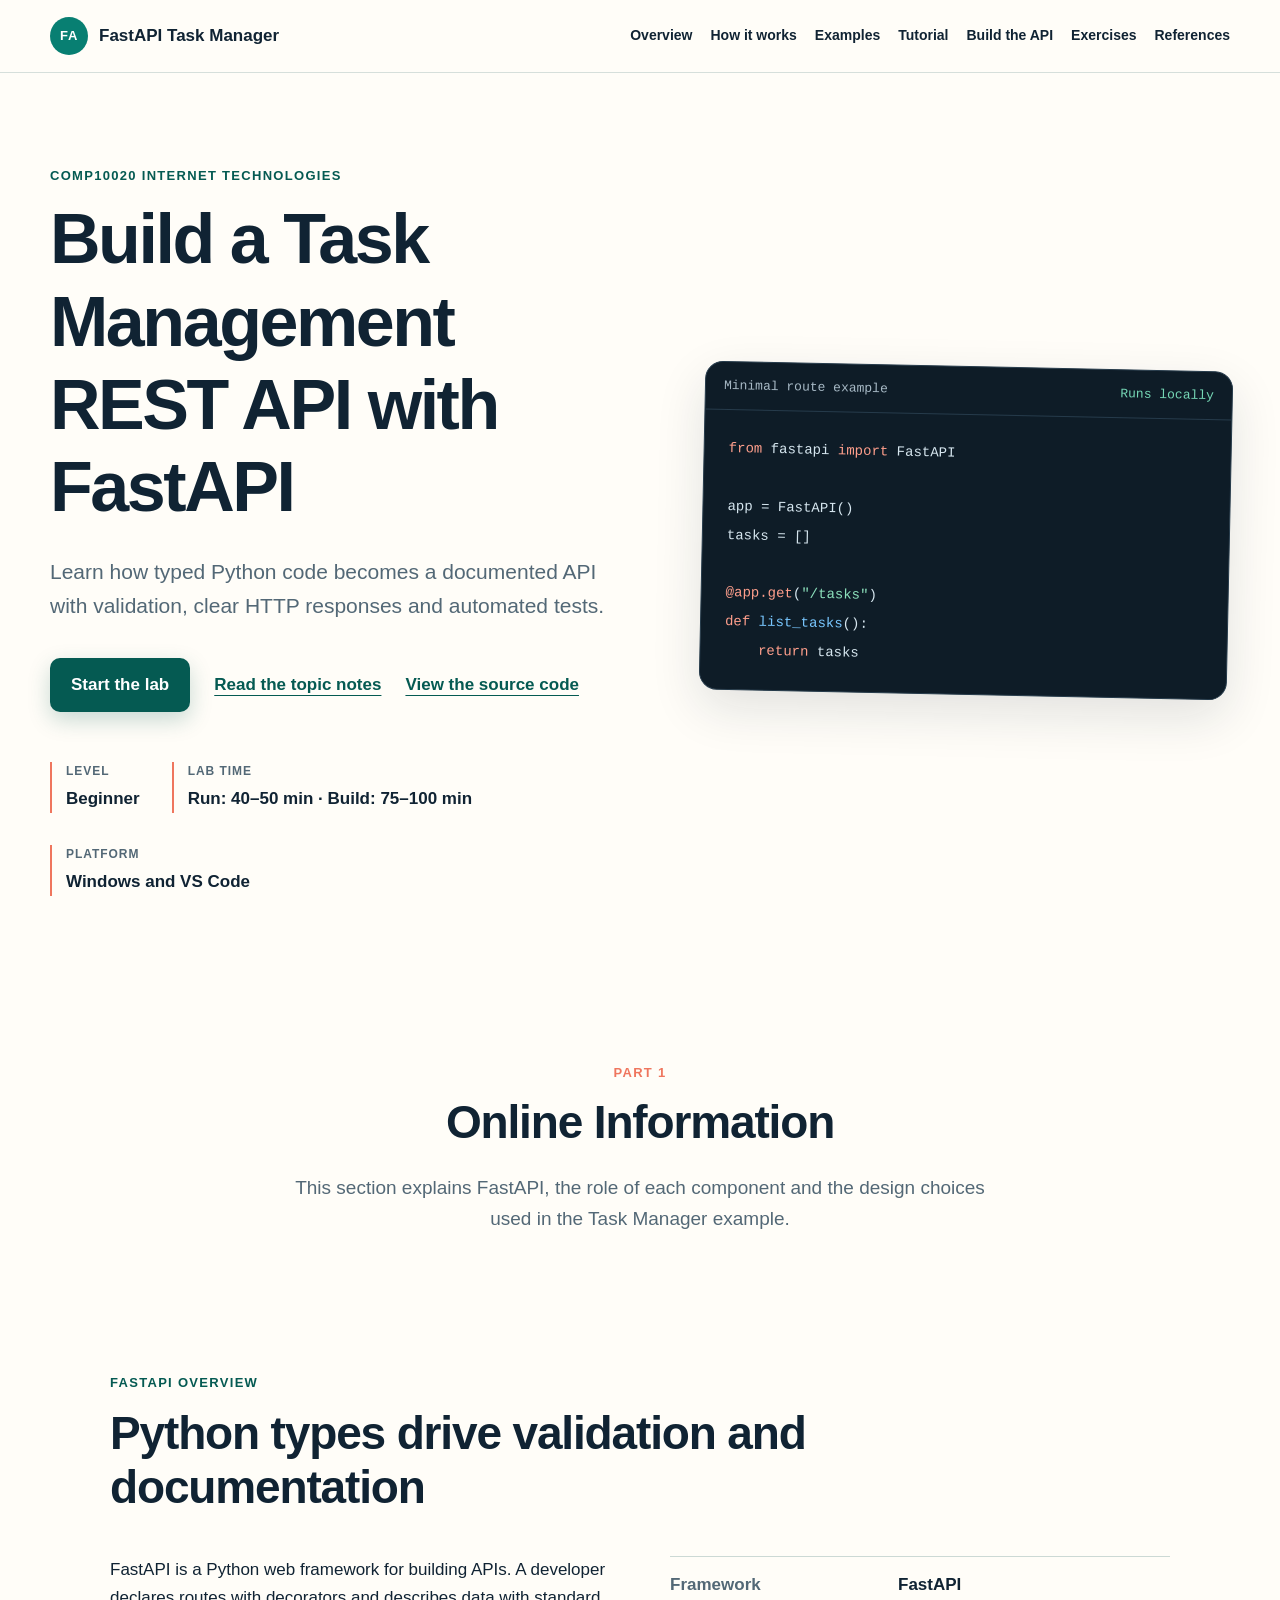
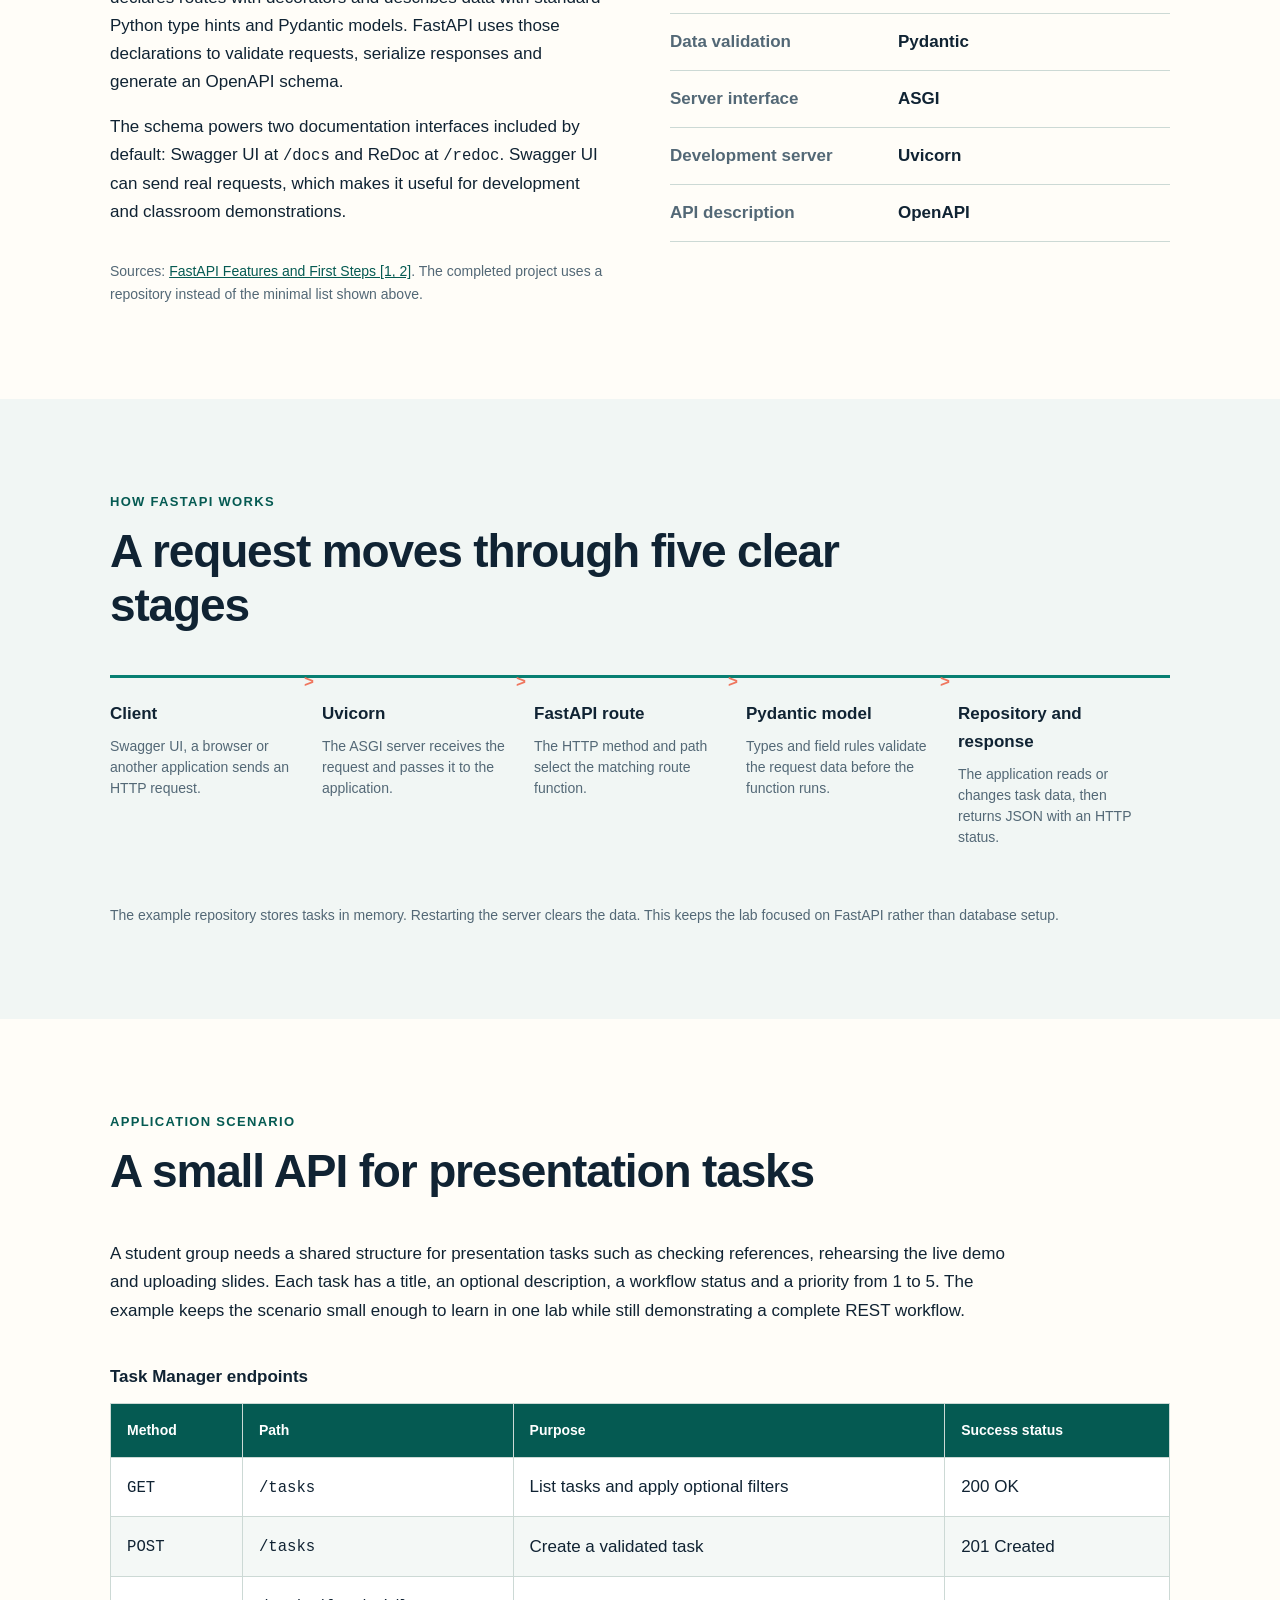
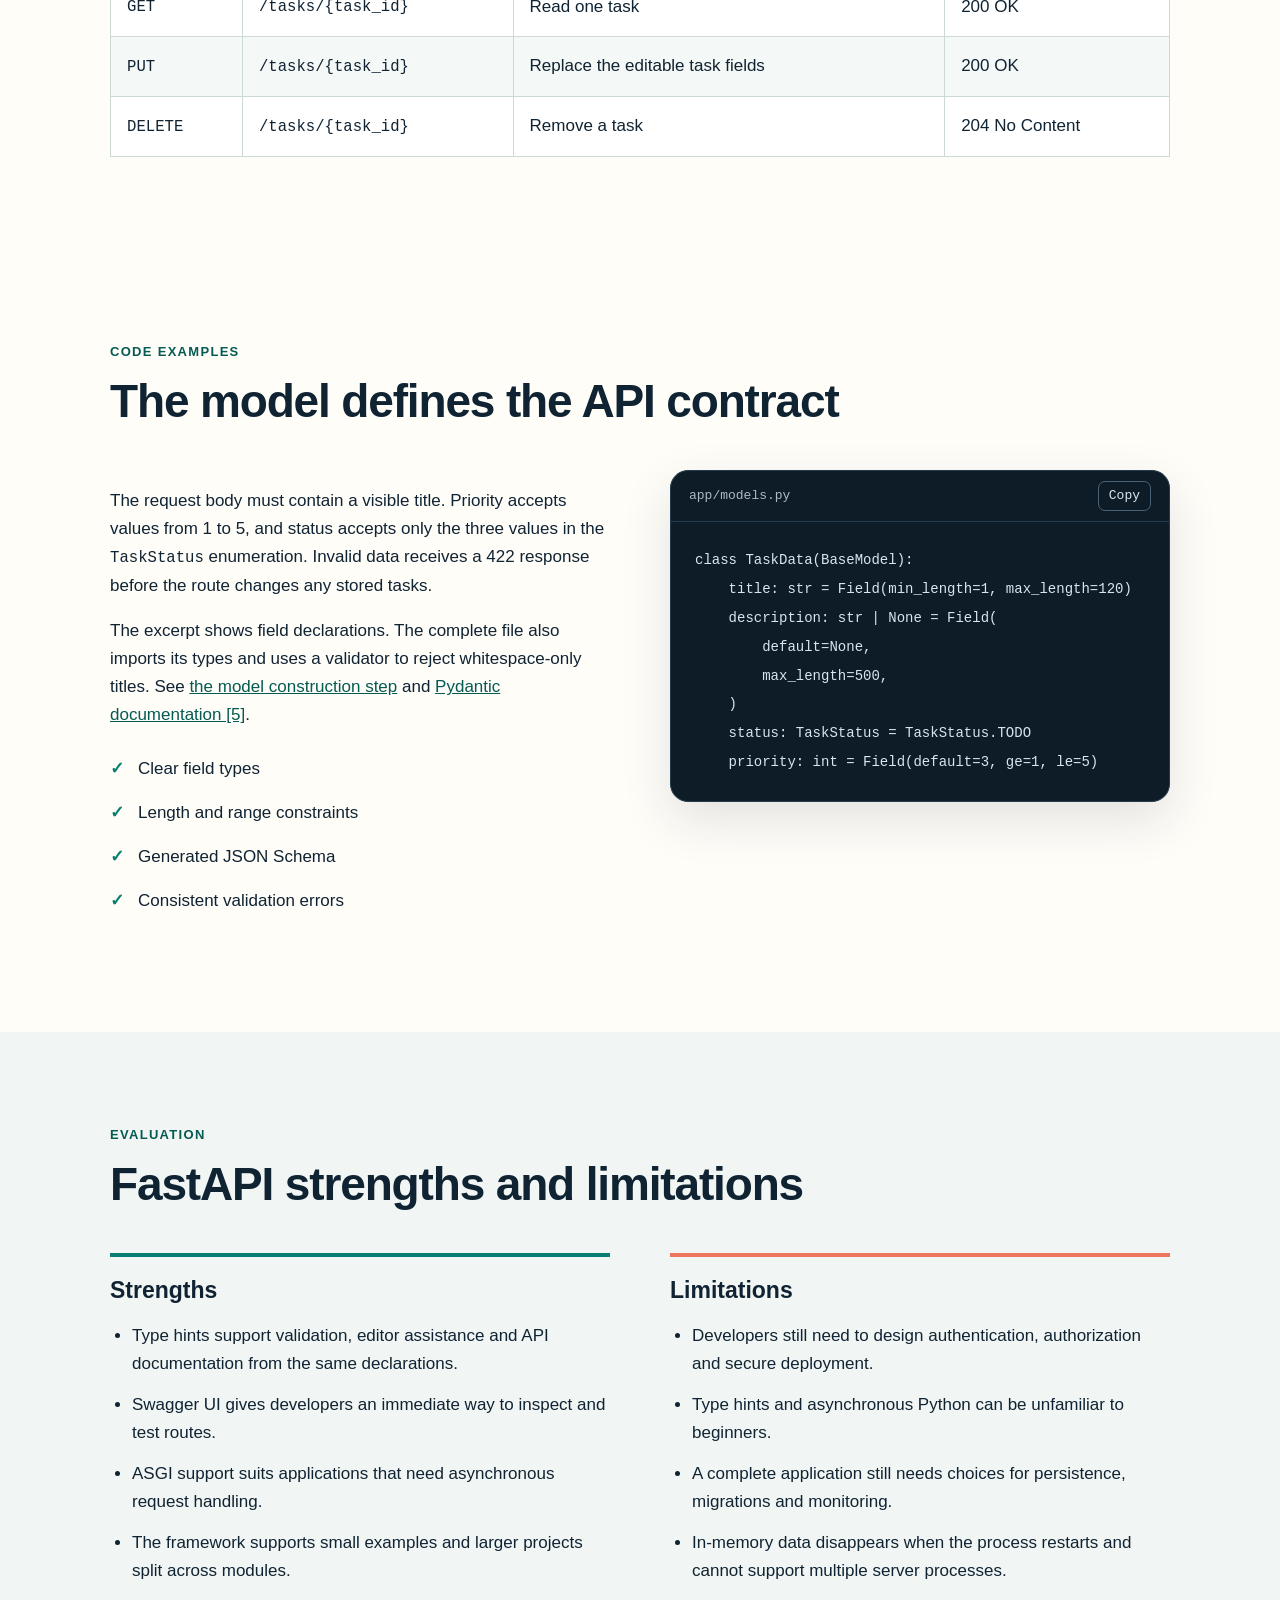
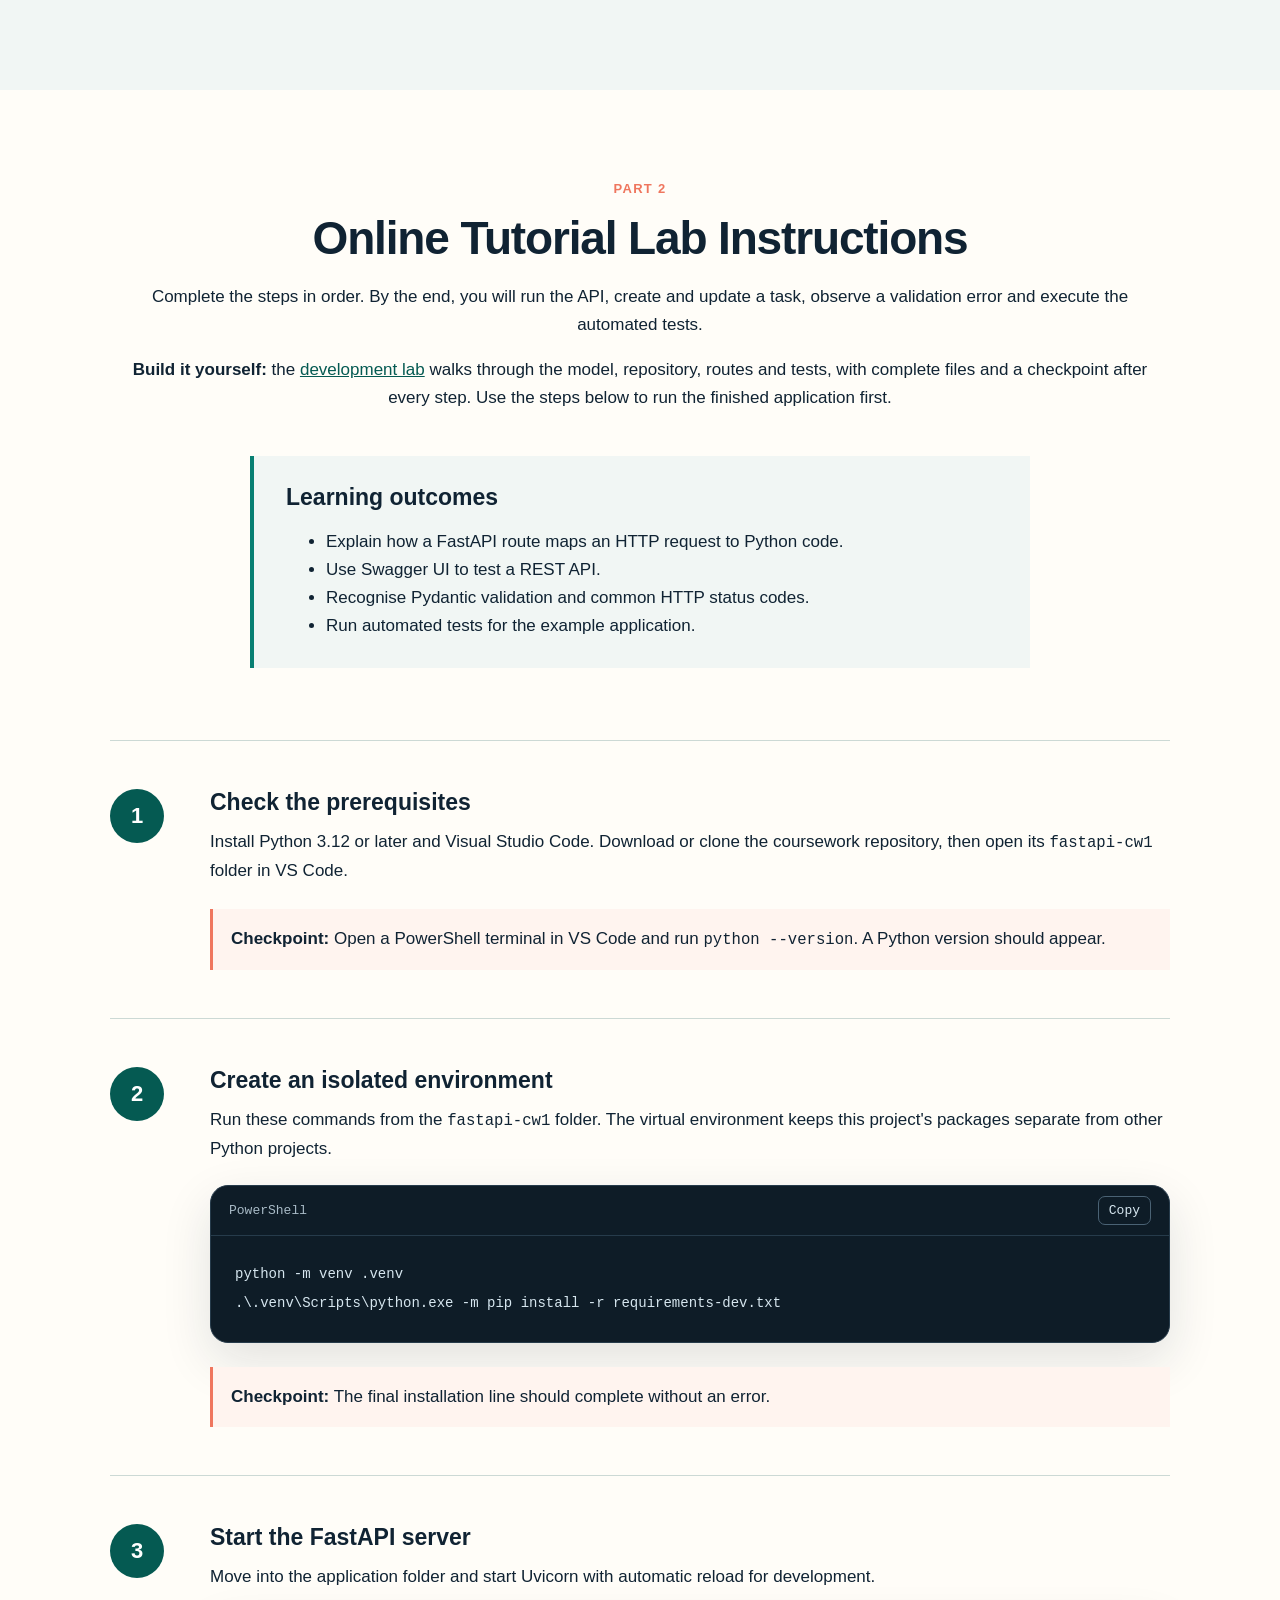
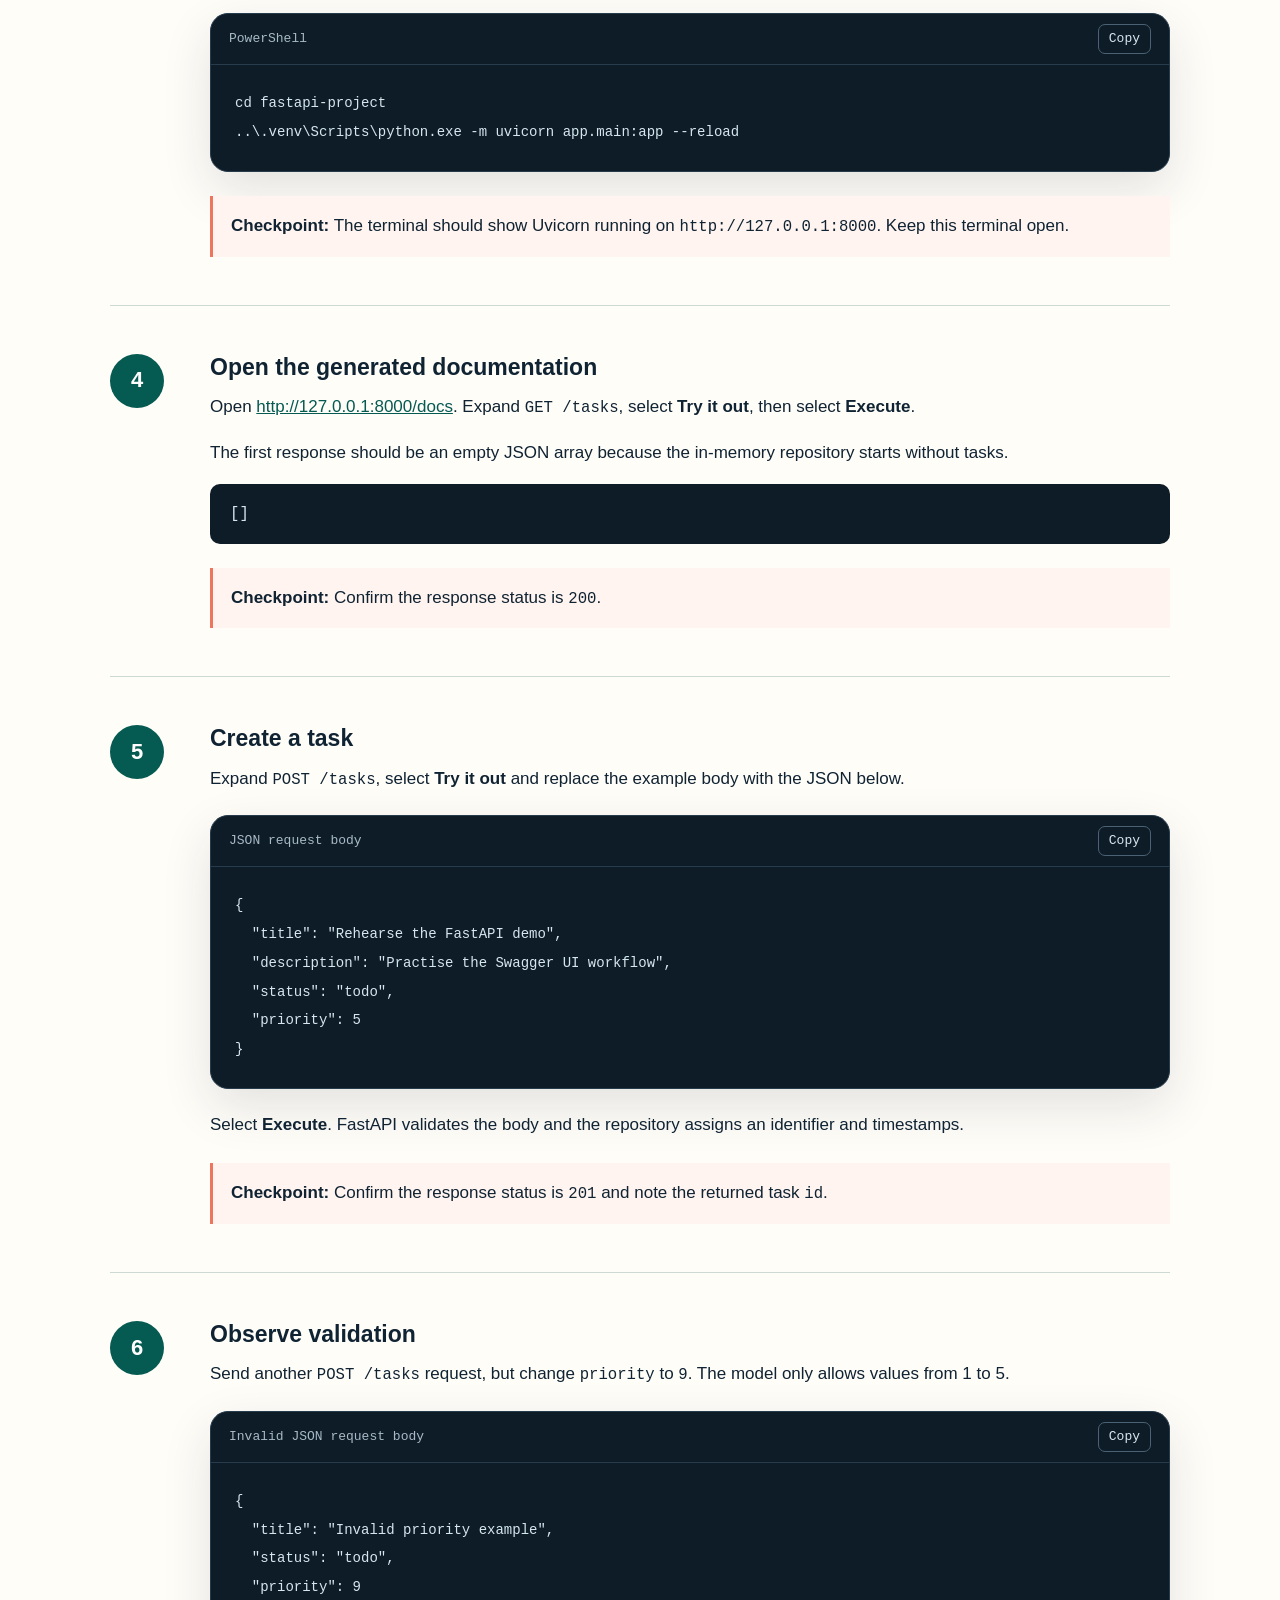
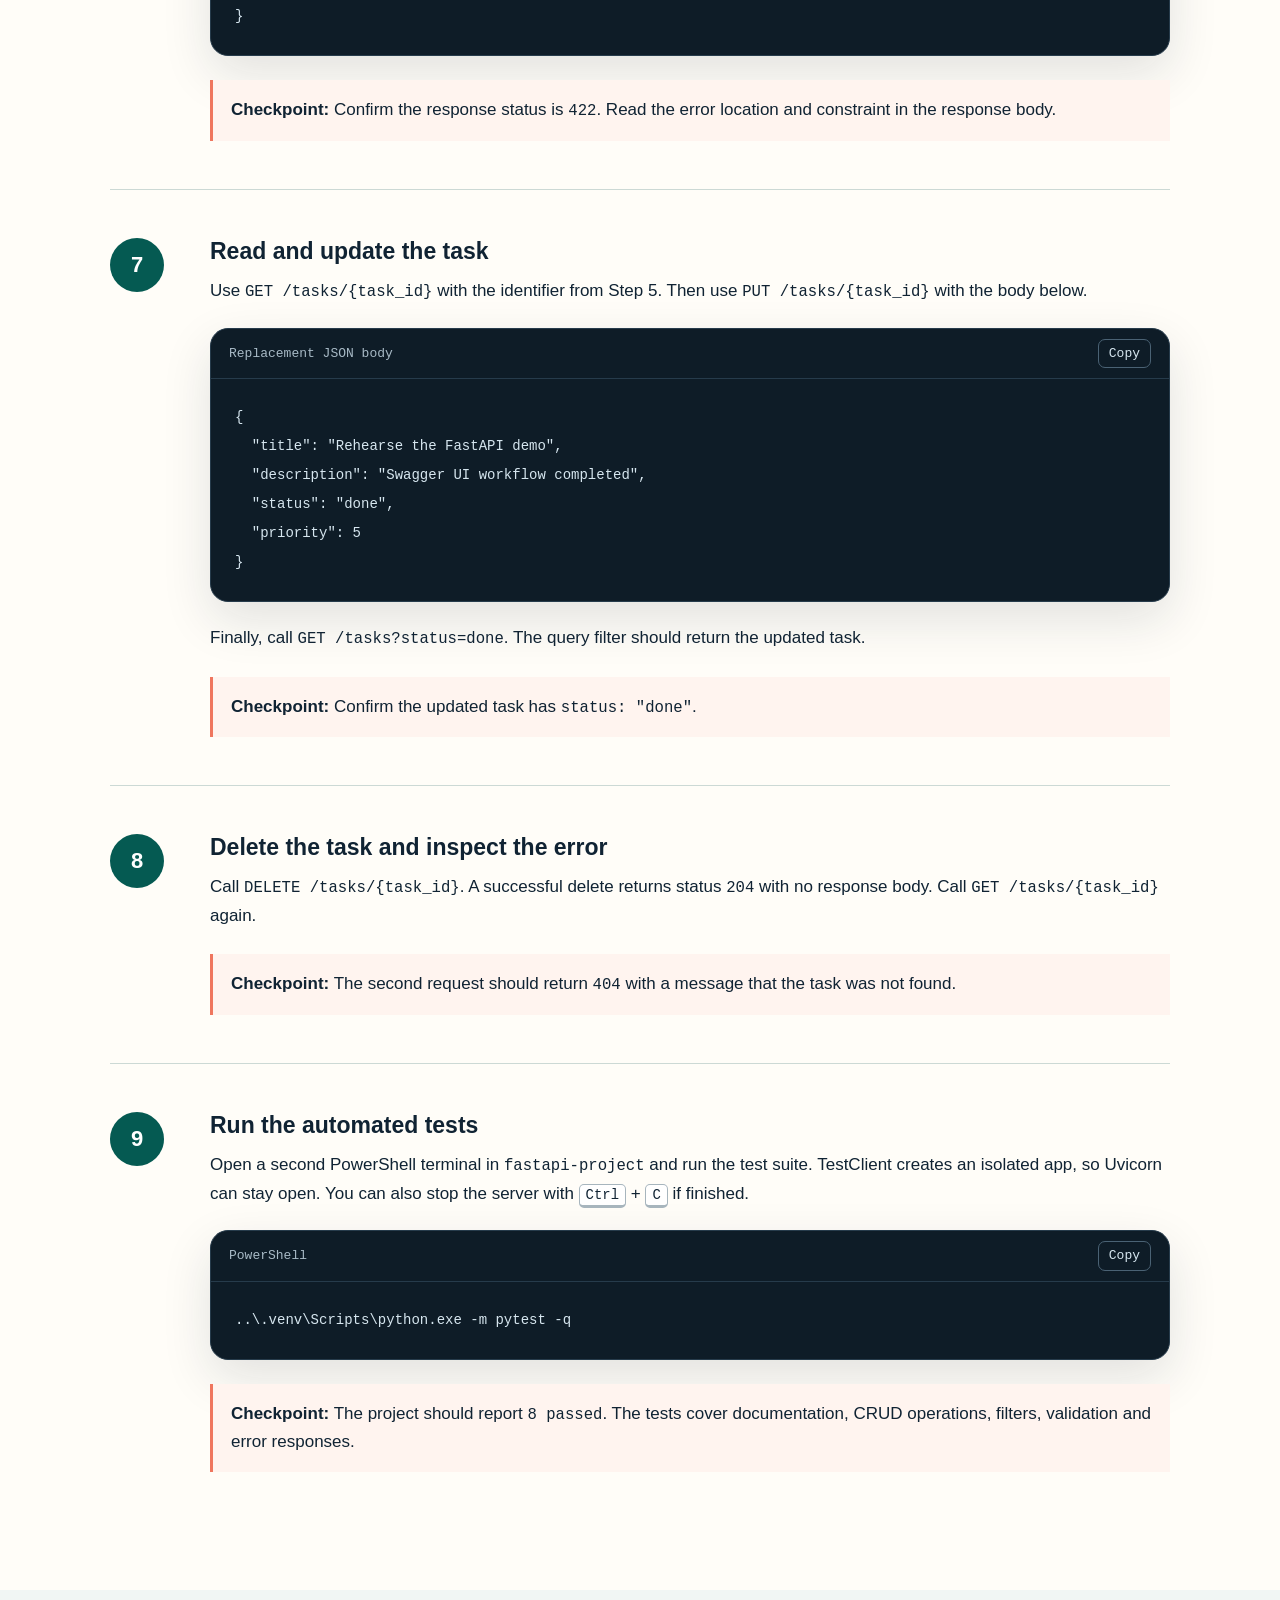
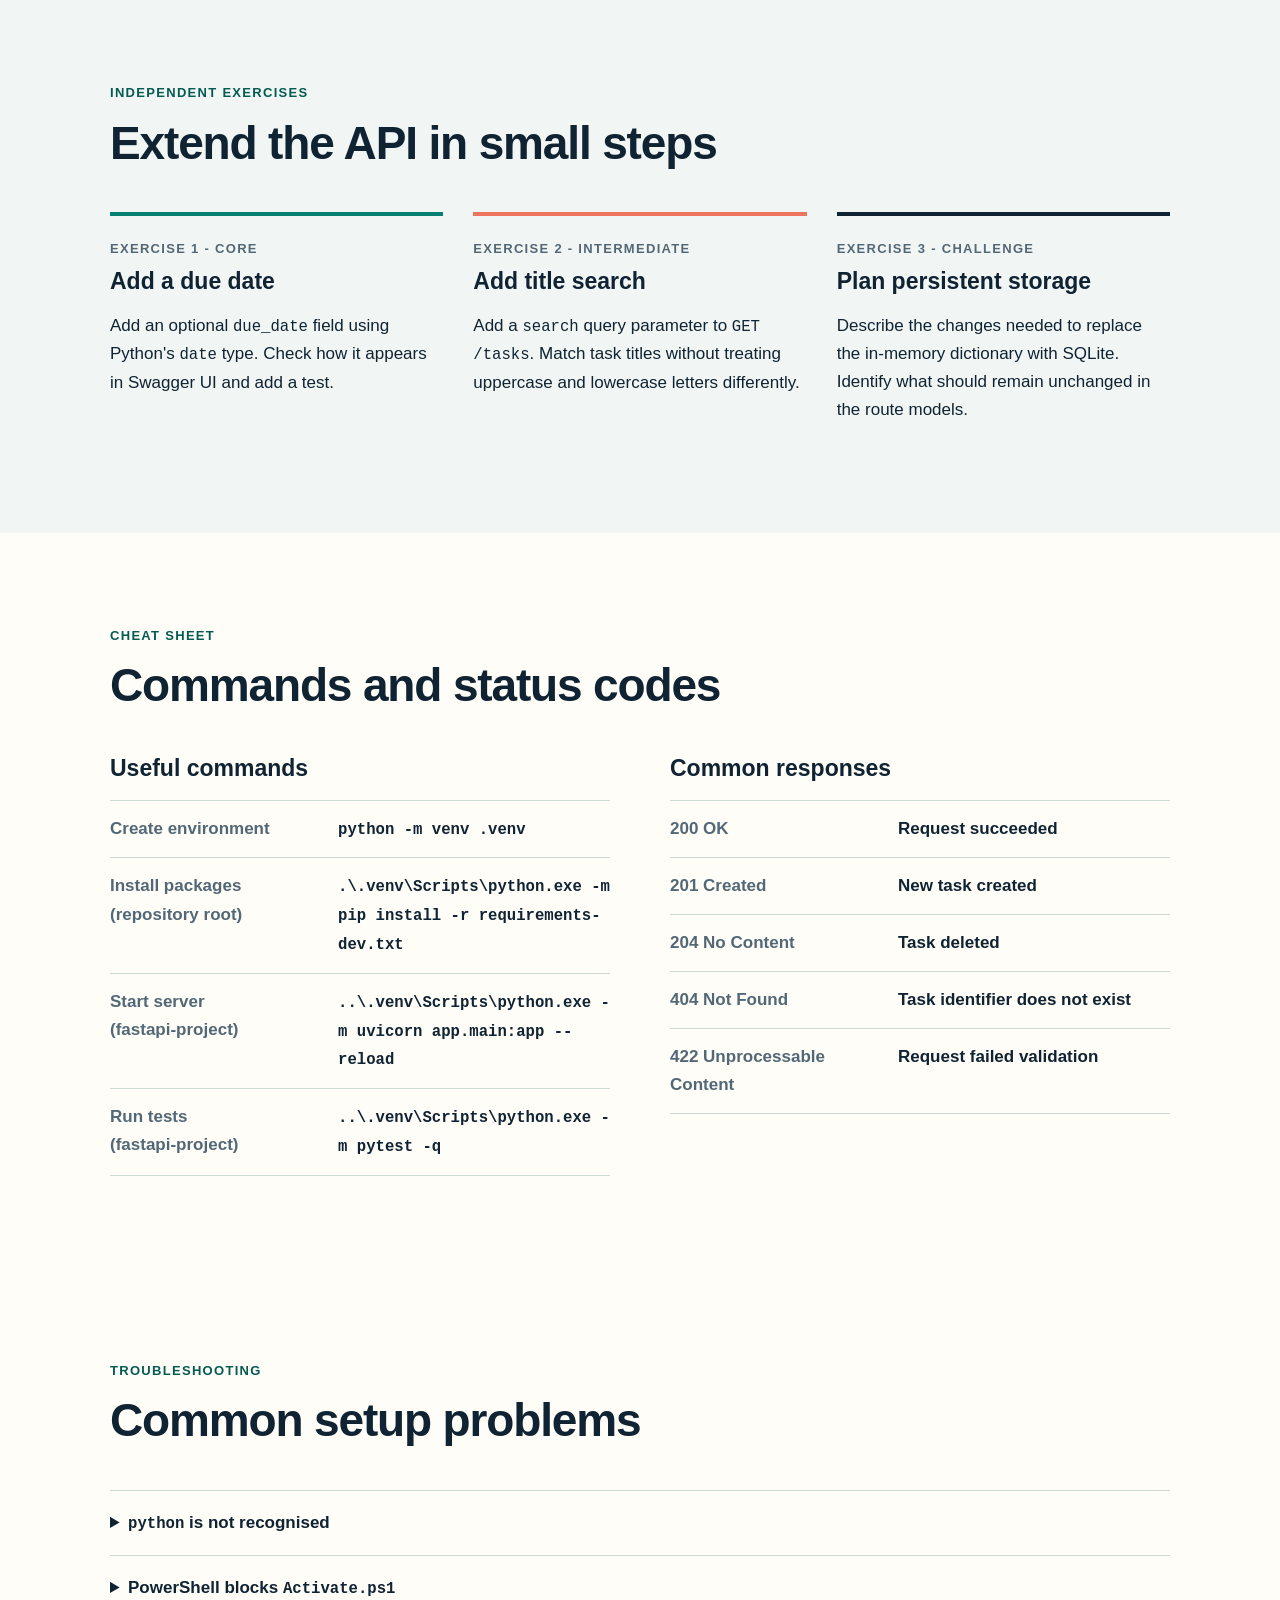
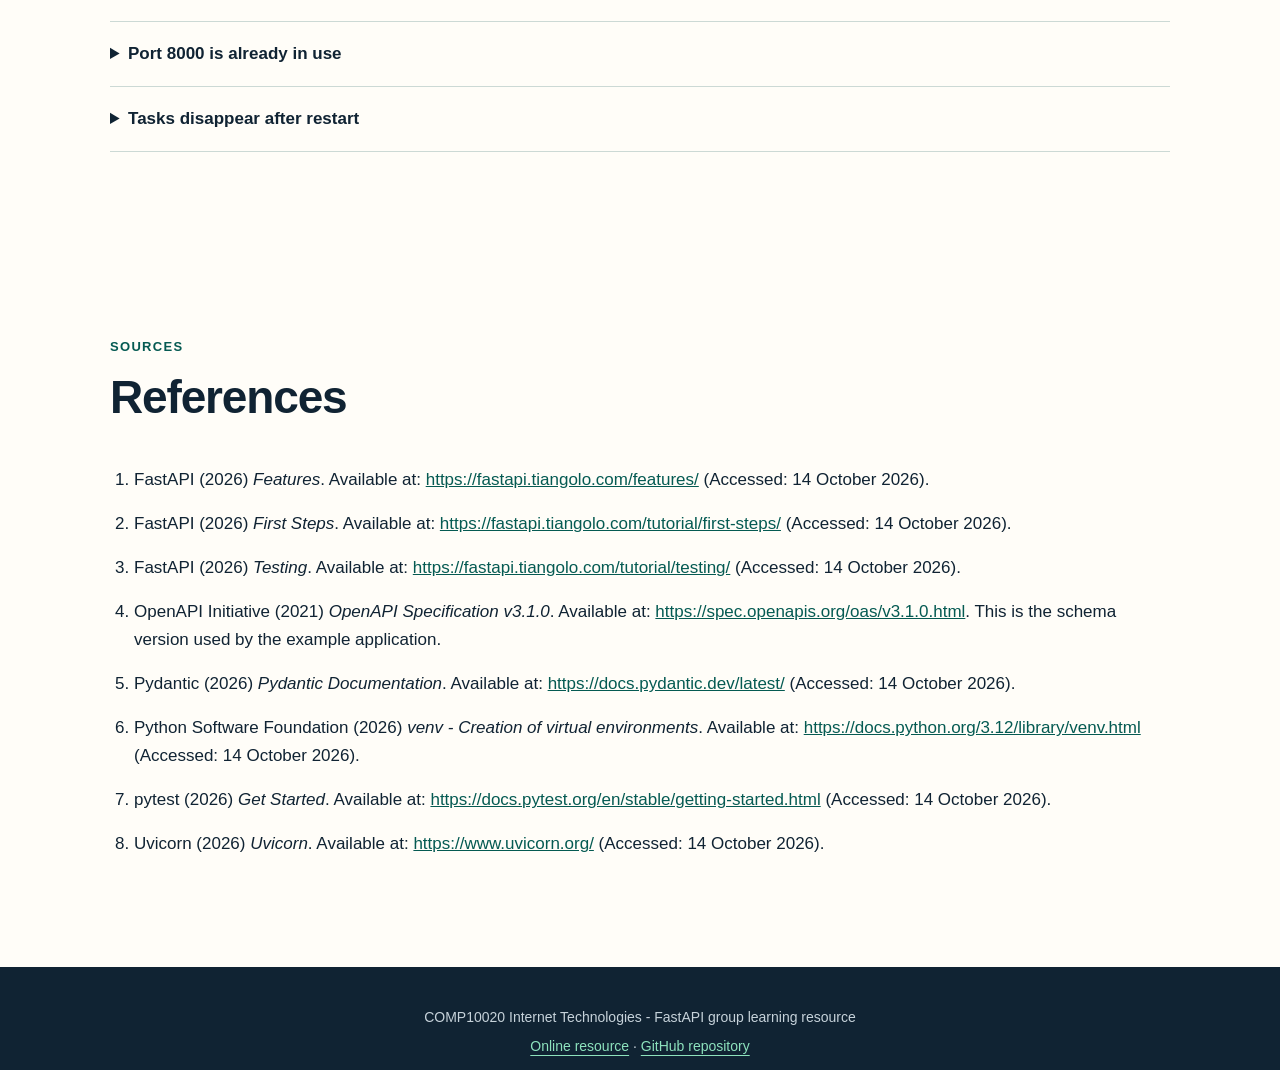
==== commit 3ae6cd68: "Improve development tutorial and final presentation materials" ====
--- a/docs/index.html
+++ b/docs/index.html
@@ -25,6 +25,7 @@
         <a href="#how-it-works">How it works</a>
         <a href="#examples">Examples</a>
         <a href="#tutorial">Tutorial</a>
+        <a href="build.html">Build the API</a>
         <a href="#exercises">Exercises</a>
         <a href="#references">References</a>
       </div>
@@ -46,18 +47,19 @@
         </div>
         <dl class="hero-meta" aria-label="Resource summary">
           <div><dt>Level</dt><dd>Beginner</dd></div>
-          <div><dt>Lab time</dt><dd>40-50 minutes</dd></div>
+          <div><dt>Lab time</dt><dd>Run: 40–50 min · Build: 75–100 min</dd></div>
           <div><dt>Platform</dt><dd>Windows and VS Code</dd></div>
         </dl>
       </div>
       <div class="hero-code" aria-label="FastAPI example">
         <div class="code-window-title">
-          <span>app/main.py</span>
-          <span class="status-dot">API online</span>
+          <span>Minimal route example</span>
+          <span class="status-dot">Runs locally</span>
         </div>
         <pre><code><span class="code-keyword">from</span> fastapi <span class="code-keyword">import</span> FastAPI
 
 app = FastAPI()
+tasks = []
 
 <span class="code-decorator">@app.get</span>(<span class="code-string">"/tasks"</span>)
 <span class="code-keyword">def</span> <span class="code-function">list_tasks</span>():
@@ -86,6 +88,7 @@
           <p>
             The schema powers two documentation interfaces included by default: Swagger UI at <code>/docs</code> and ReDoc at <code>/redoc</code>. Swagger UI can send real requests, which makes it useful for development and classroom demonstrations.
           </p>
+          <p class="small-note">Sources: <a href="#references">FastAPI Features and First Steps [1, 2]</a>. The completed project uses a repository instead of the minimal list shown above.</p>
         </div>
         <dl class="fact-list">
           <div><dt>Framework</dt><dd>FastAPI</dd></div>
@@ -131,9 +134,9 @@
           <tbody>
             <tr><td><code>GET</code></td><td><code>/tasks</code></td><td>List tasks and apply optional filters</td><td>200 OK</td></tr>
             <tr><td><code>POST</code></td><td><code>/tasks</code></td><td>Create a validated task</td><td>201 Created</td></tr>
-            <tr><td><code>GET</code></td><td><code>/tasks/{id}</code></td><td>Read one task</td><td>200 OK</td></tr>
-            <tr><td><code>PUT</code></td><td><code>/tasks/{id}</code></td><td>Replace the editable task fields</td><td>200 OK</td></tr>
-            <tr><td><code>DELETE</code></td><td><code>/tasks/{id}</code></td><td>Remove a task</td><td>204 No Content</td></tr>
+            <tr><td><code>GET</code></td><td><code>/tasks/{task_id}</code></td><td>Read one task</td><td>200 OK</td></tr>
+            <tr><td><code>PUT</code></td><td><code>/tasks/{task_id}</code></td><td>Replace the editable task fields</td><td>200 OK</td></tr>
+            <tr><td><code>DELETE</code></td><td><code>/tasks/{task_id}</code></td><td>Remove a task</td><td>204 No Content</td></tr>
           </tbody>
         </table>
       </div>
@@ -149,6 +152,7 @@
           <p>
             The request body must contain a visible title. Priority accepts values from 1 to 5, and status accepts only the three values in the <code>TaskStatus</code> enumeration. Invalid data receives a 422 response before the route changes any stored tasks.
           </p>
+          <p>The excerpt shows field declarations. The complete file also imports its types and uses a validator to reject whitespace-only titles. See <a href="build.html#build-2">the model construction step</a> and <a href="#references">Pydantic documentation [5]</a>.</p>
           <ul class="check-list">
             <li>Clear field types</li>
             <li>Length and range constraints</li>
@@ -203,6 +207,7 @@
       <p>
         Complete the steps in order. By the end, you will run the API, create and update a task, observe a validation error and execute the automated tests.
       </p>
+      <p><strong>Build it yourself:</strong> the <a href="build.html">development lab</a> walks through the model, repository, routes and tests, with complete files and a checkpoint after every step. Use the steps below to run the finished application first.</p>
       <div class="outcomes">
         <h3>Learning outcomes</h3>
         <ul>
@@ -331,7 +336,7 @@
         <div class="step-number">9</div>
         <div class="step-content">
           <h3>Run the automated tests</h3>
-          <p>Stop the server with <kbd>Ctrl</kbd> + <kbd>C</kbd>. From the <code>fastapi-project</code> folder, run the test suite.</p>
+          <p>Open a second PowerShell terminal in <code>fastapi-project</code> and run the test suite. TestClient creates an isolated app, so Uvicorn can stay open. You can also stop the server with <kbd>Ctrl</kbd> + <kbd>C</kbd> if finished.</p>
           <div class="code-block">
             <div class="code-block-header"><span>PowerShell</span><button type="button" class="copy-button">Copy</button></div>
             <pre><code>..\.venv\Scripts\python.exe -m pytest -q</code></pre>
@@ -375,9 +380,9 @@
           <h3>Useful commands</h3>
           <dl>
             <div><dt>Create environment</dt><dd><code>python -m venv .venv</code></dd></div>
-            <div><dt>Install packages</dt><dd><code>python -m pip install -r requirements-dev.txt</code></dd></div>
-            <div><dt>Start server</dt><dd><code>python -m uvicorn app.main:app --reload</code></dd></div>
-            <div><dt>Run tests</dt><dd><code>python -m pytest -q</code></dd></div>
+            <div><dt>Install packages<br>(repository root)</dt><dd><code>.\.venv\Scripts\python.exe -m pip install -r requirements-dev.txt</code></dd></div>
+            <div><dt>Start server<br>(fastapi-project)</dt><dd><code>..\.venv\Scripts\python.exe -m uvicorn app.main:app --reload</code></dd></div>
+            <div><dt>Run tests<br>(fastapi-project)</dt><dd><code>..\.venv\Scripts\python.exe -m pytest -q</code></dd></div>
           </dl>
         </div>
         <div>
@@ -393,7 +398,7 @@
       </div>
     </section>
 
-    <section class="section-shell content-section troubleshooting">
+    <section class="section-shell content-section troubleshooting" id="troubleshooting">
       <div class="section-heading">
         <p class="eyebrow">Troubleshooting</p>
         <h2>Common setup problems</h2>
@@ -425,7 +430,7 @@
         <li>FastAPI (2026) <em>Features</em>. Available at: <a href="https://fastapi.tiangolo.com/features/">https://fastapi.tiangolo.com/features/</a> (Accessed: 14 October 2026).</li>
         <li>FastAPI (2026) <em>First Steps</em>. Available at: <a href="https://fastapi.tiangolo.com/tutorial/first-steps/">https://fastapi.tiangolo.com/tutorial/first-steps/</a> (Accessed: 14 October 2026).</li>
         <li>FastAPI (2026) <em>Testing</em>. Available at: <a href="https://fastapi.tiangolo.com/tutorial/testing/">https://fastapi.tiangolo.com/tutorial/testing/</a> (Accessed: 14 October 2026).</li>
-        <li>OpenAPI Initiative (2026) <em>OpenAPI Specification v3.2.1</em>. Available at: <a href="https://spec.openapis.org/oas/v3.2.1.html">https://spec.openapis.org/oas/v3.2.1.html</a> (Accessed: 14 October 2026).</li>
+        <li>OpenAPI Initiative (2021) <em>OpenAPI Specification v3.1.0</em>. Available at: <a href="https://spec.openapis.org/oas/v3.1.0.html">https://spec.openapis.org/oas/v3.1.0.html</a>. This is the schema version used by the example application.</li>
         <li>Pydantic (2026) <em>Pydantic Documentation</em>. Available at: <a href="https://docs.pydantic.dev/latest/">https://docs.pydantic.dev/latest/</a> (Accessed: 14 October 2026).</li>
         <li>Python Software Foundation (2026) <em>venv - Creation of virtual environments</em>. Available at: <a href="https://docs.python.org/3.12/library/venv.html">https://docs.python.org/3.12/library/venv.html</a> (Accessed: 14 October 2026).</li>
         <li>pytest (2026) <em>Get Started</em>. Available at: <a href="https://docs.pytest.org/en/stable/getting-started.html">https://docs.pytest.org/en/stable/getting-started.html</a> (Accessed: 14 October 2026).</li>
--- a/docs/styles.css
+++ b/docs/styles.css
@@ -272,7 +272,7 @@
   font-size: 14px;
 }
 .site-footer p { margin: 5px 0; }
-.site-footer a { color: var(--mint); text-underline-offset: 4px; }
+.site-footer a { color: #8de2bd; text-underline-offset: 4px; }
 .site-footer a:hover { color: var(--white); }
 
 @media (max-width: 900px) {
@@ -323,3 +323,20 @@
   a { color: #000; }
 }
 
+.lab-contents { padding: 24px 0 40px; }
+.lab-contents ol { display: flex; flex-wrap: wrap; gap: 12px 32px; padding-left: 22px; }
+.tutorial-step h2 { font-size: clamp(27px, 3vw, 34px); margin: 0 0 22px; }
+.section-intro h1 { max-width: 100%; }
+.outcomes h2 { font-size: 25px; }
+.full-source { margin: 26px 0; padding: 16px 0; border-top: 1px solid var(--line); border-bottom: 1px solid var(--line); }
+.full-source summary, .practice-item summary, .self-check summary { cursor: pointer; font-weight: 700; color: var(--teal-dark); }
+.full-source pre { max-height: 680px; overflow: auto; }
+.practice-item { padding: 30px 0; border-top: 1px solid var(--line); }
+.practice-item details, .self-check { padding: 16px 0; }
+.step-content .table-wrap { margin: 24px 0; }
+.step-content ol:not(.request-flow) li { margin-bottom: 12px; }
+.step-content .request-flow { margin: 32px 0; }
+.nav-links { gap: 18px; }
+a:focus-visible, button:focus-visible, summary:focus-visible { outline: 3px solid var(--coral); outline-offset: 4px; }
+@media (prefers-reduced-motion: reduce) { html { scroll-behavior: auto; } }
+
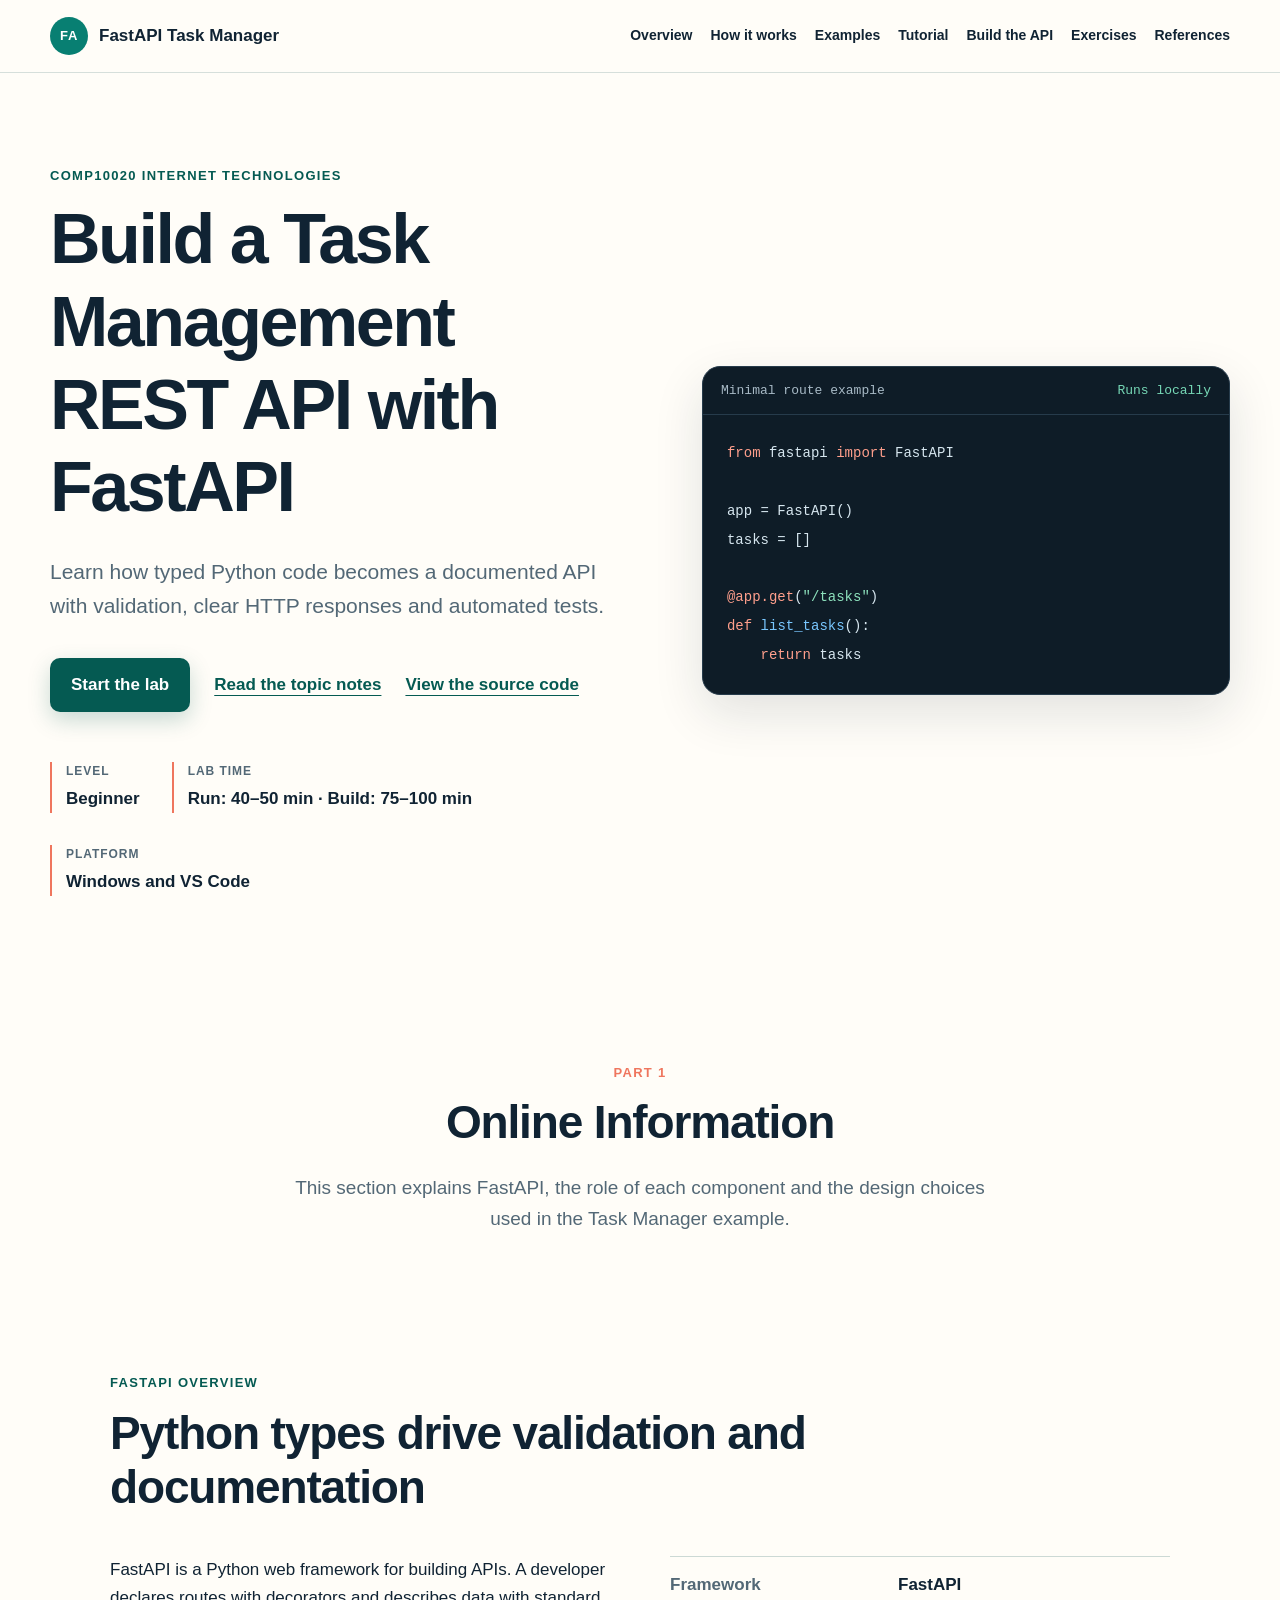
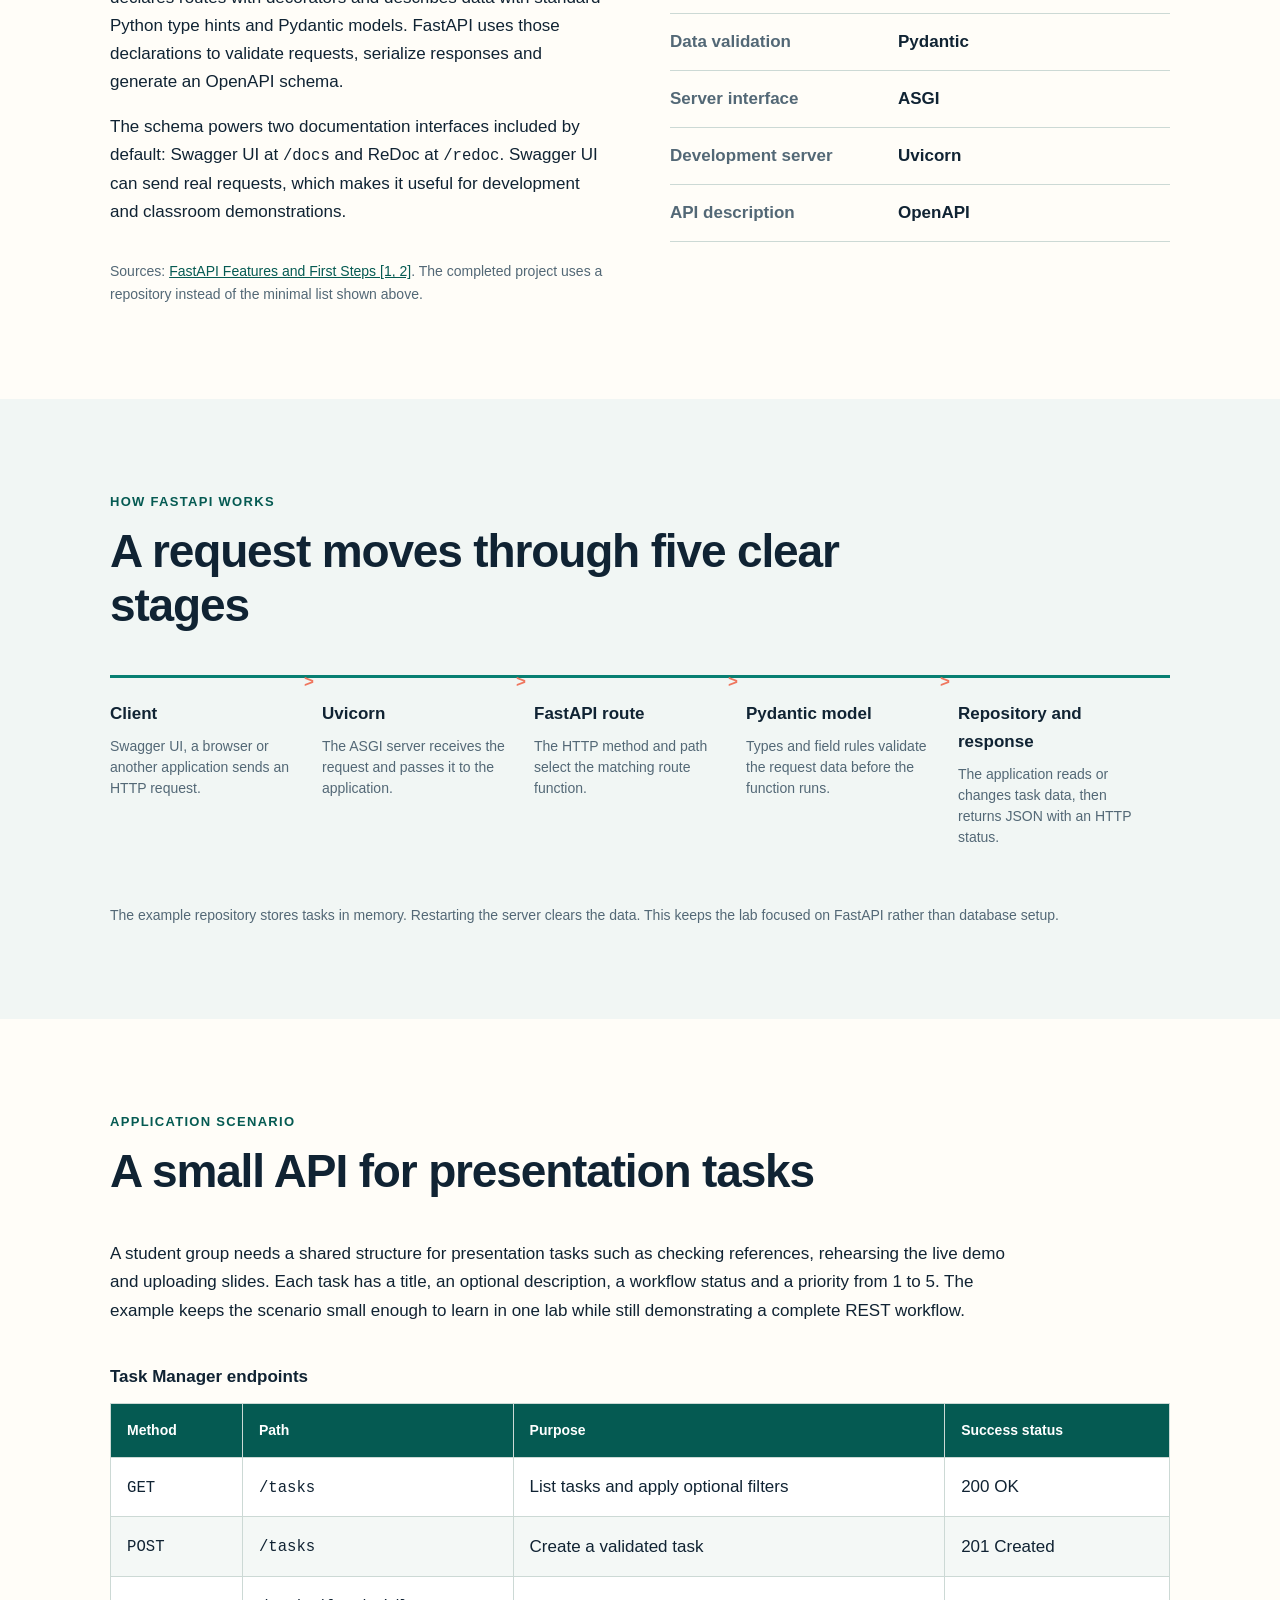
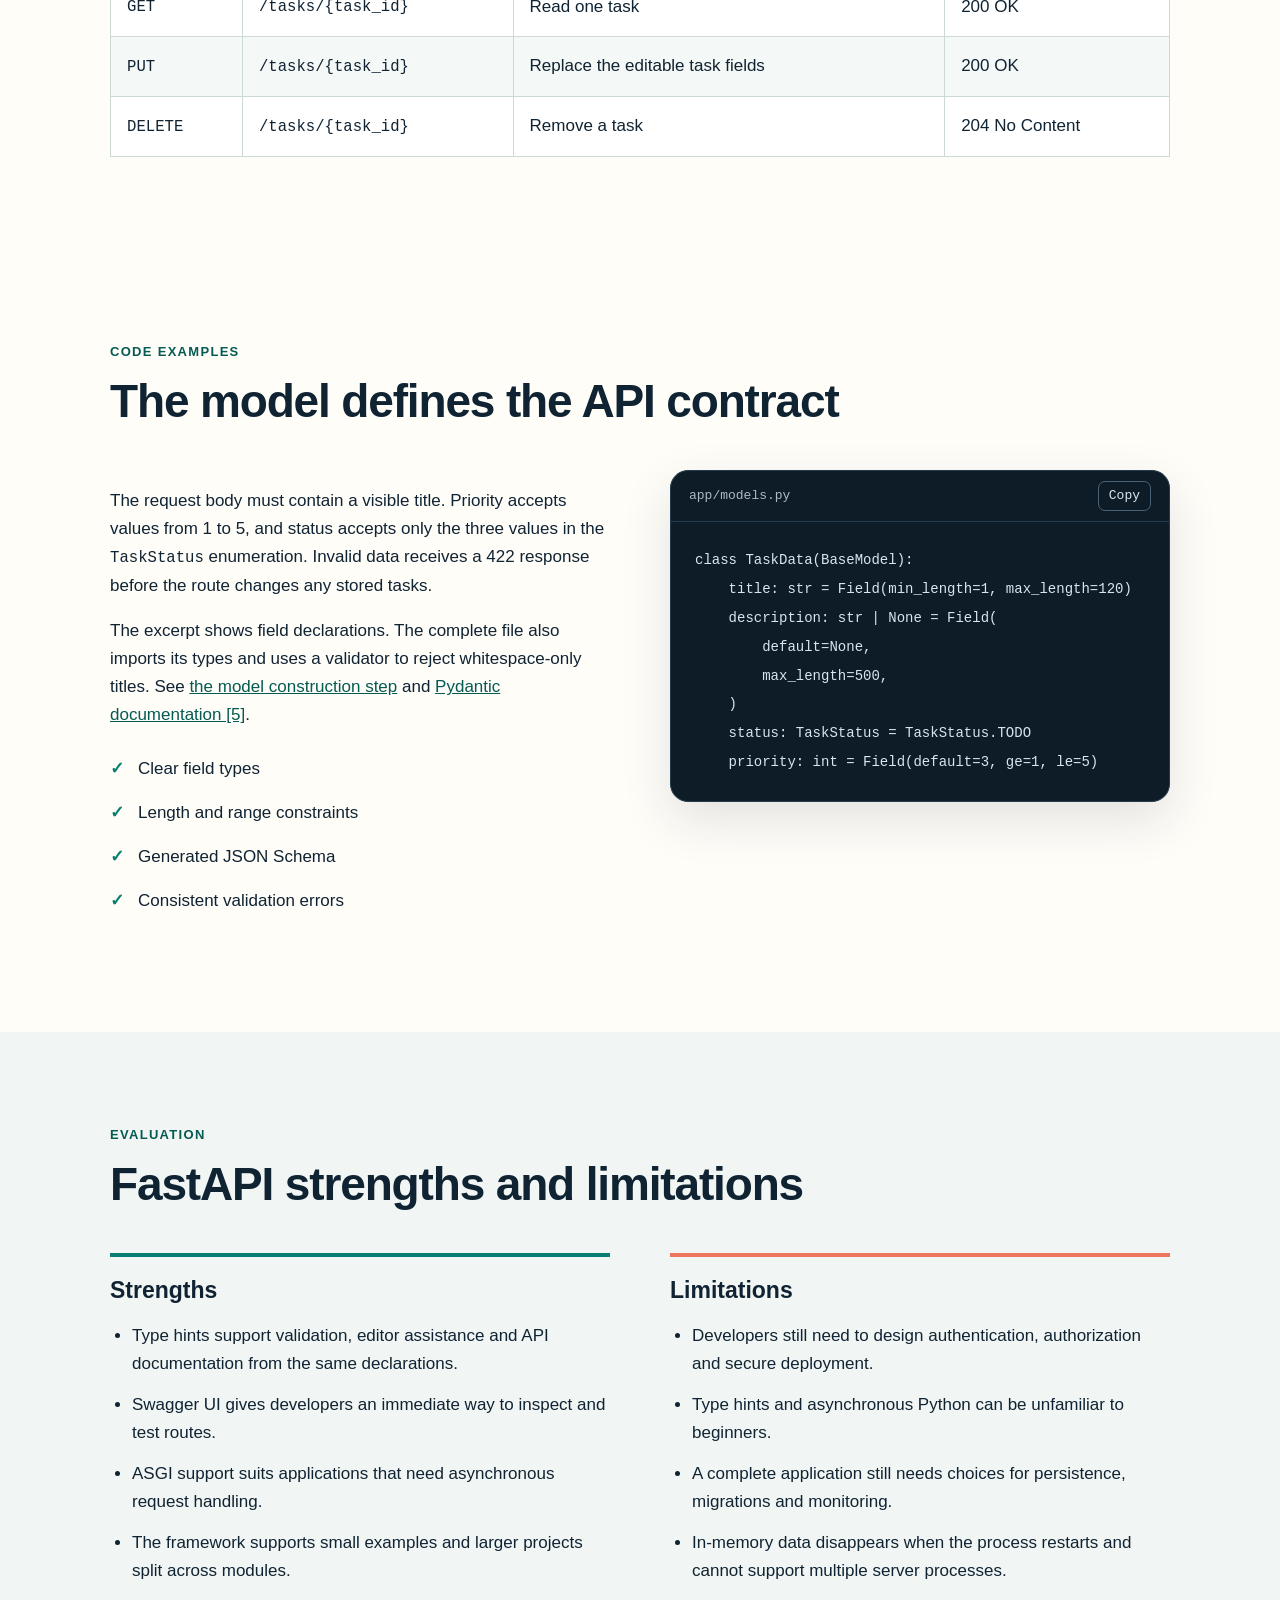
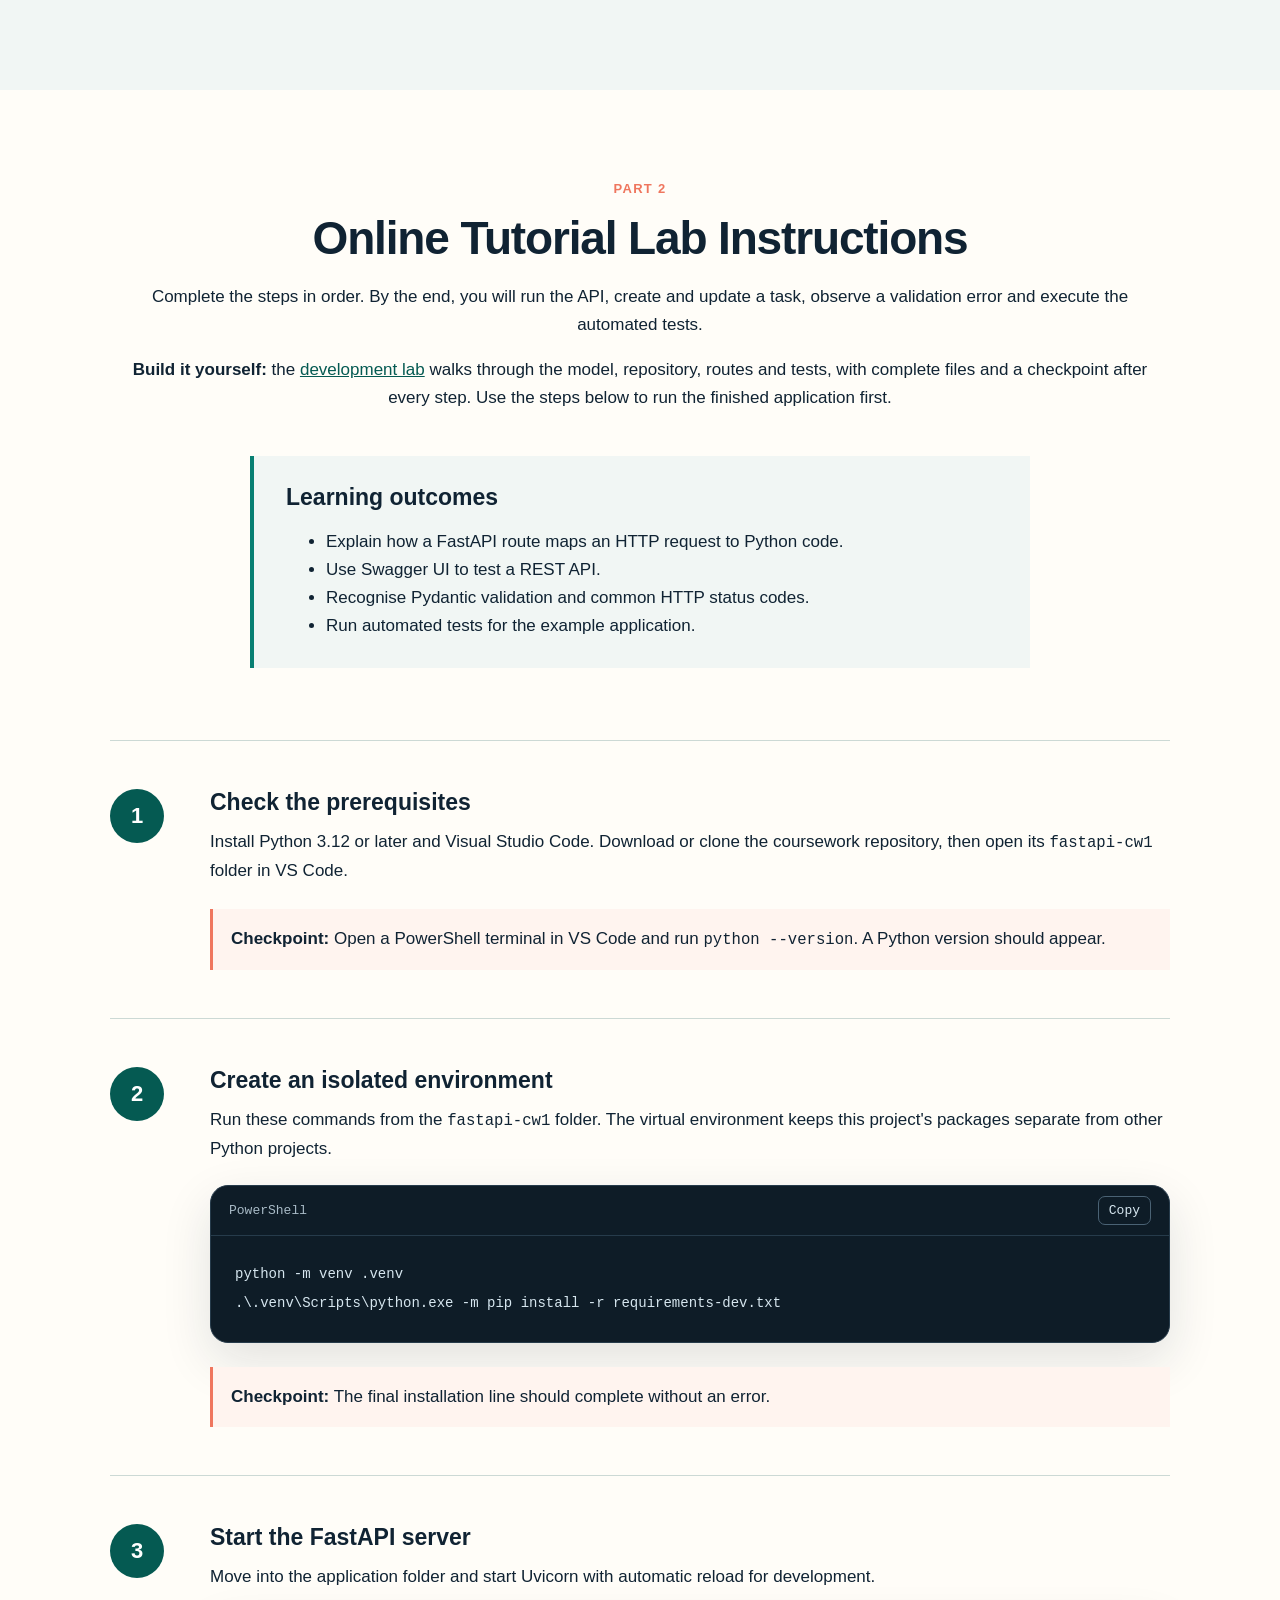
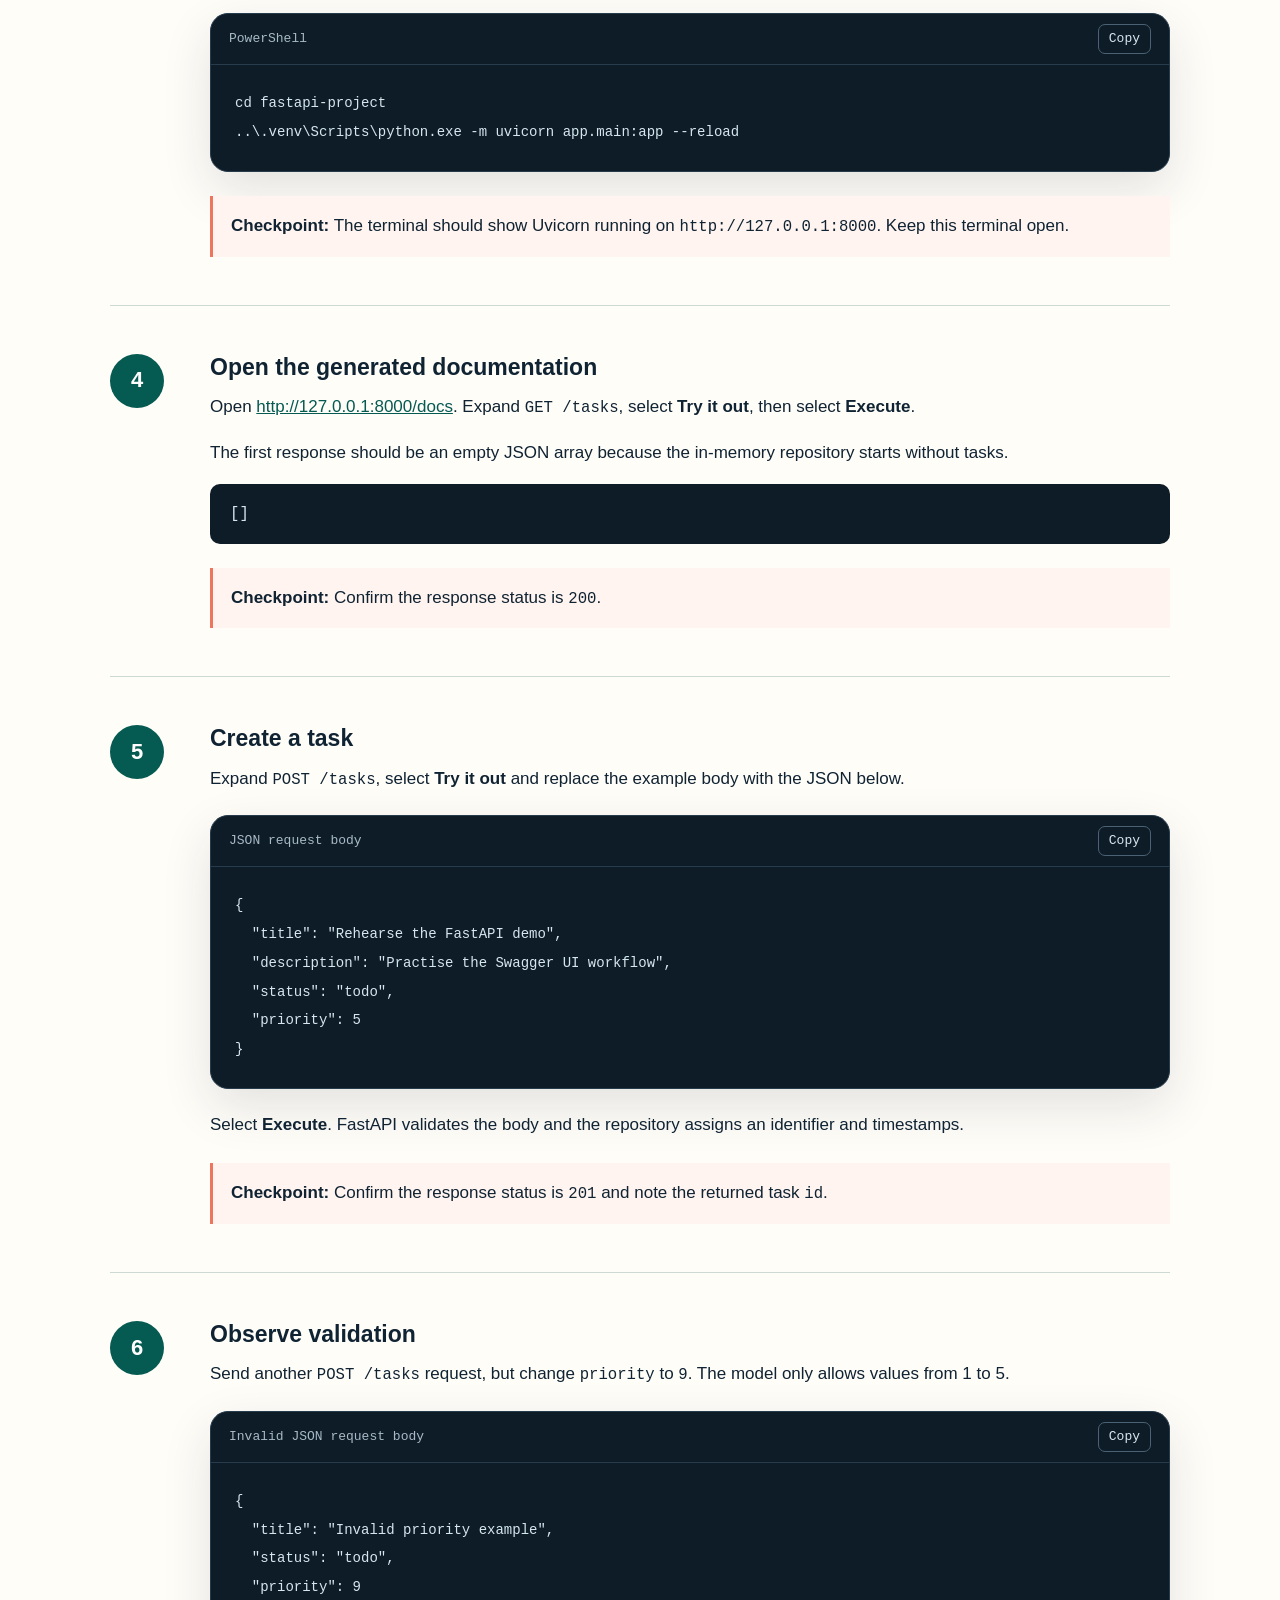
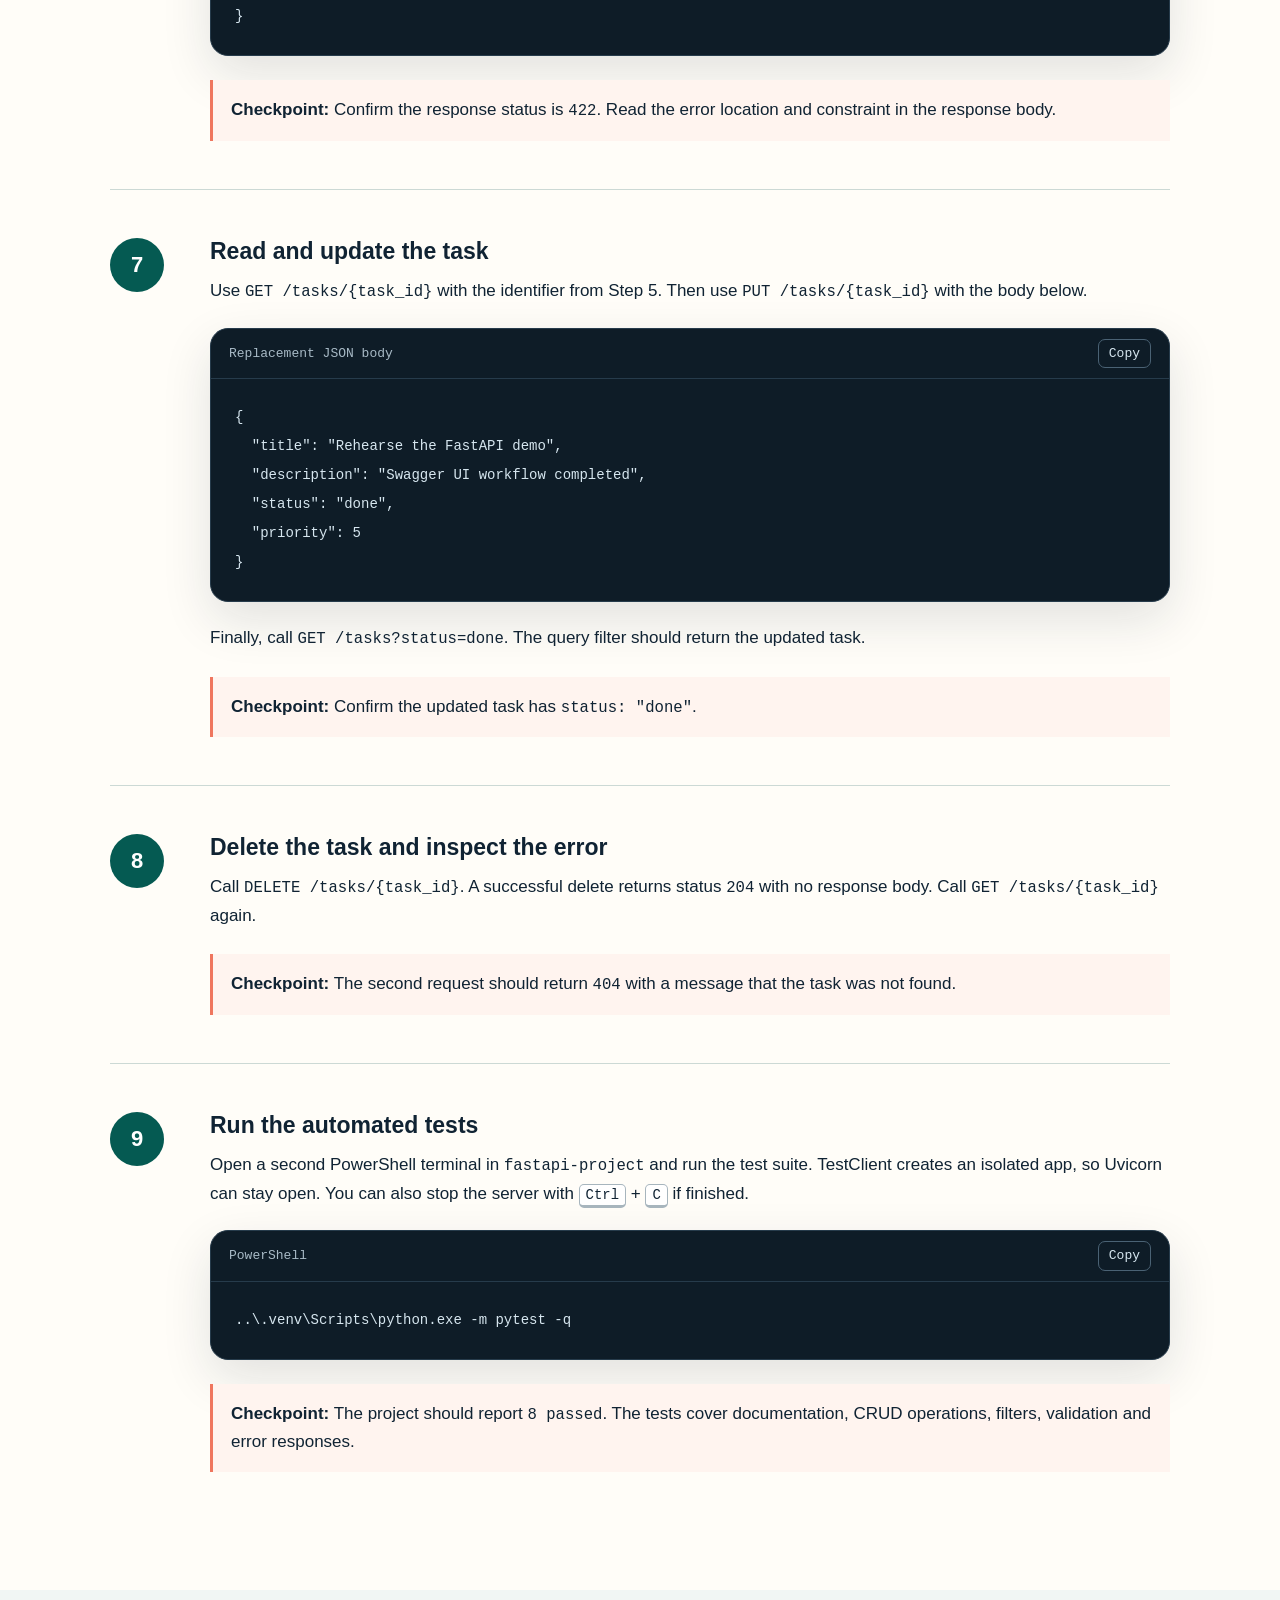
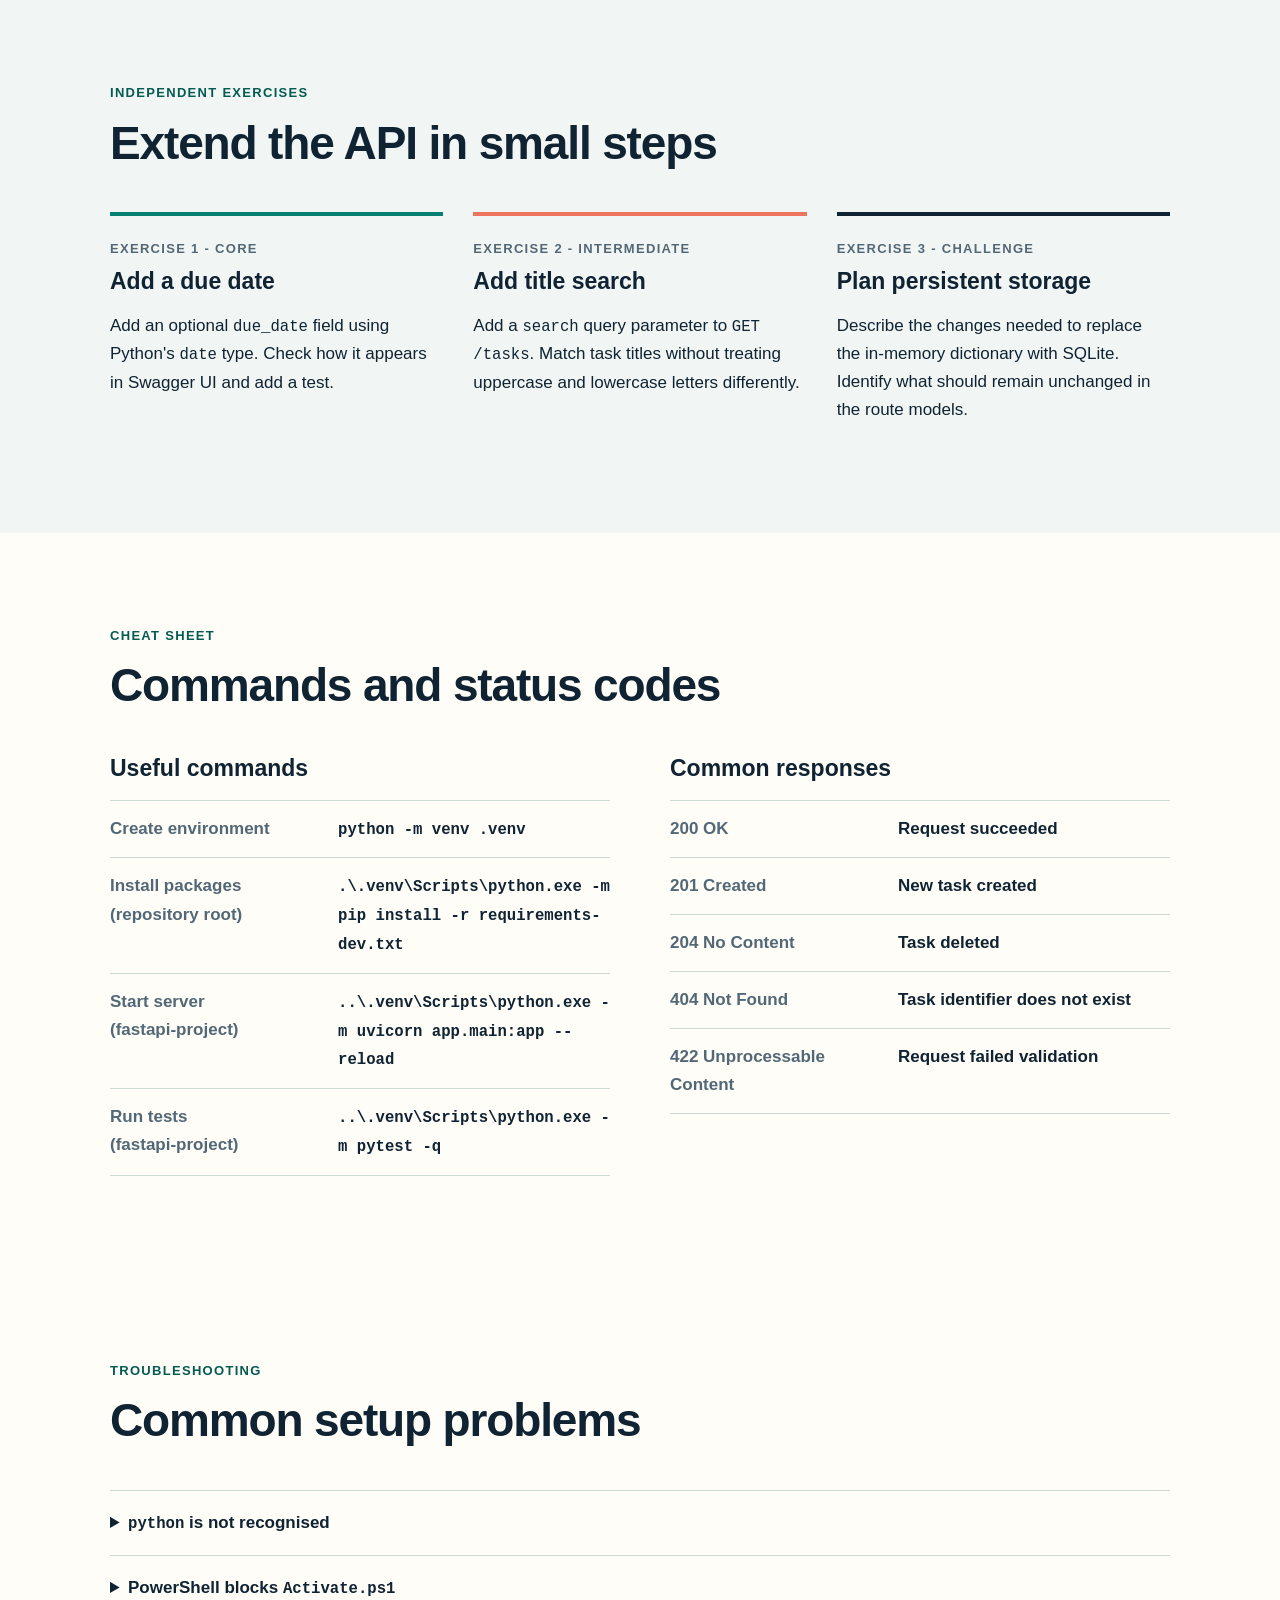
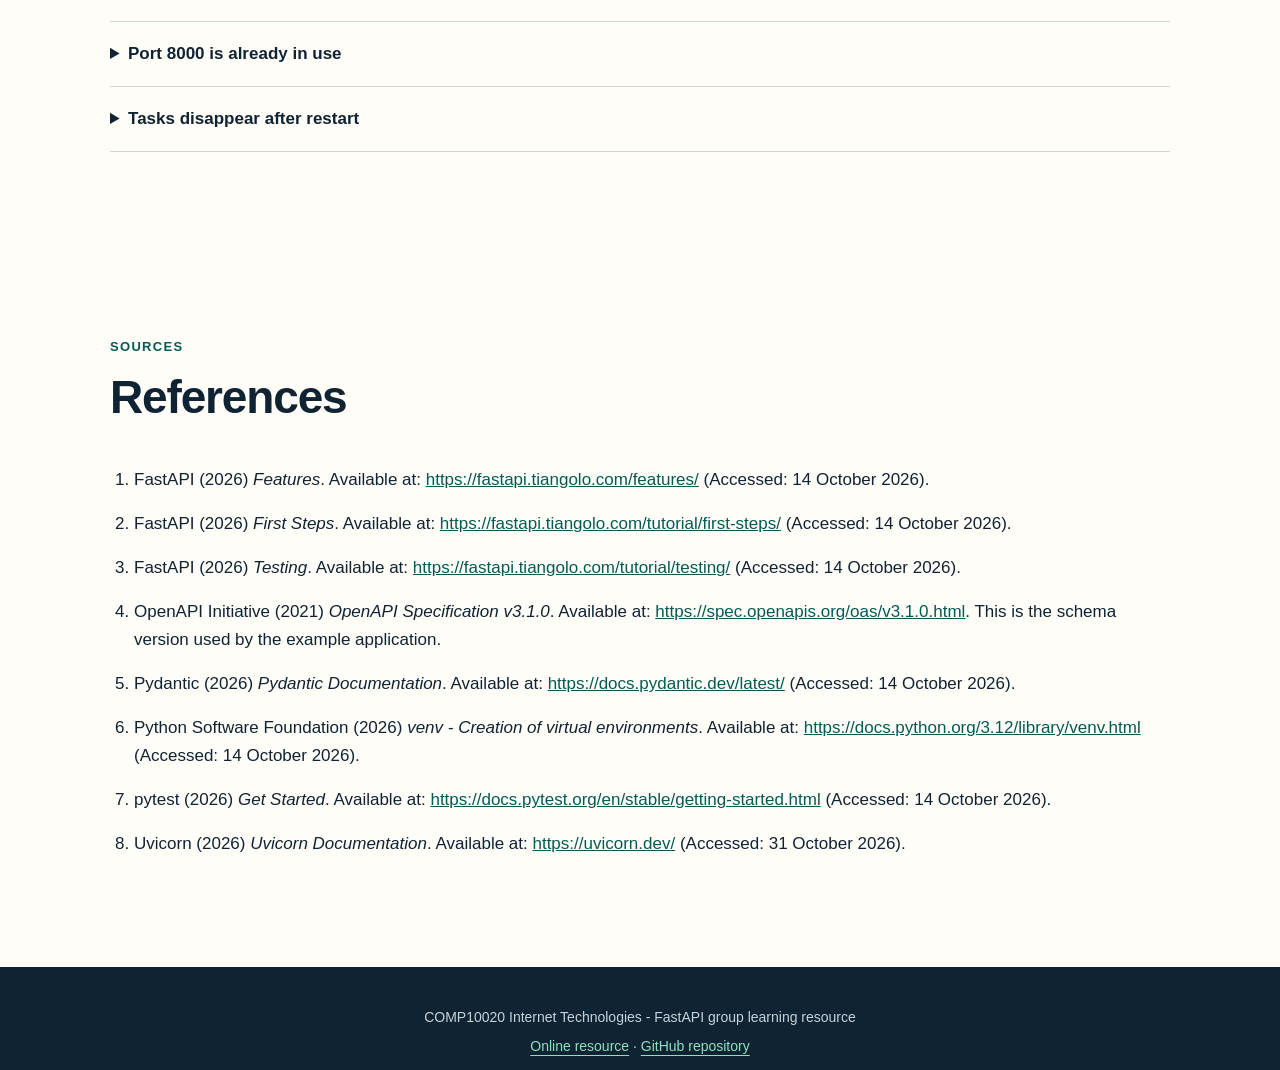
==== commit de43ec89: "Correct Uvicorn and OpenAPI references" ====
--- a/docs/index.html
+++ b/docs/index.html
@@ -434,7 +434,7 @@
         <li>Pydantic (2026) <em>Pydantic Documentation</em>. Available at: <a href="https://docs.pydantic.dev/latest/">https://docs.pydantic.dev/latest/</a> (Accessed: 14 October 2026).</li>
         <li>Python Software Foundation (2026) <em>venv - Creation of virtual environments</em>. Available at: <a href="https://docs.python.org/3.12/library/venv.html">https://docs.python.org/3.12/library/venv.html</a> (Accessed: 14 October 2026).</li>
         <li>pytest (2026) <em>Get Started</em>. Available at: <a href="https://docs.pytest.org/en/stable/getting-started.html">https://docs.pytest.org/en/stable/getting-started.html</a> (Accessed: 14 October 2026).</li>
-        <li>Uvicorn (2026) <em>Uvicorn</em>. Available at: <a href="https://www.uvicorn.org/">https://www.uvicorn.org/</a> (Accessed: 14 October 2026).</li>
+        <li>Uvicorn (2026) <em>Uvicorn Documentation</em>. Available at: <a href="https://uvicorn.dev/">https://uvicorn.dev/</a> (Accessed: 31 October 2026).</li>
       </ol>
     </section>
   </main>
@@ -446,3 +446,4 @@
 </body>
 </html>
 
+
--- a/docs/styles.css
+++ b/docs/styles.css
@@ -146,7 +146,7 @@
   background: var(--code);
   box-shadow: var(--shadow);
 }
-.hero-code { transform: rotate(1.2deg); }
+.hero-code { transform: none; }
 .code-window-title, .code-block-header {
   min-height: 48px;
   padding: 10px 18px;
@@ -340,3 +340,4 @@
 a:focus-visible, button:focus-visible, summary:focus-visible { outline: 3px solid var(--coral); outline-offset: 4px; }
 @media (prefers-reduced-motion: reduce) { html { scroll-behavior: auto; } }
 
+
